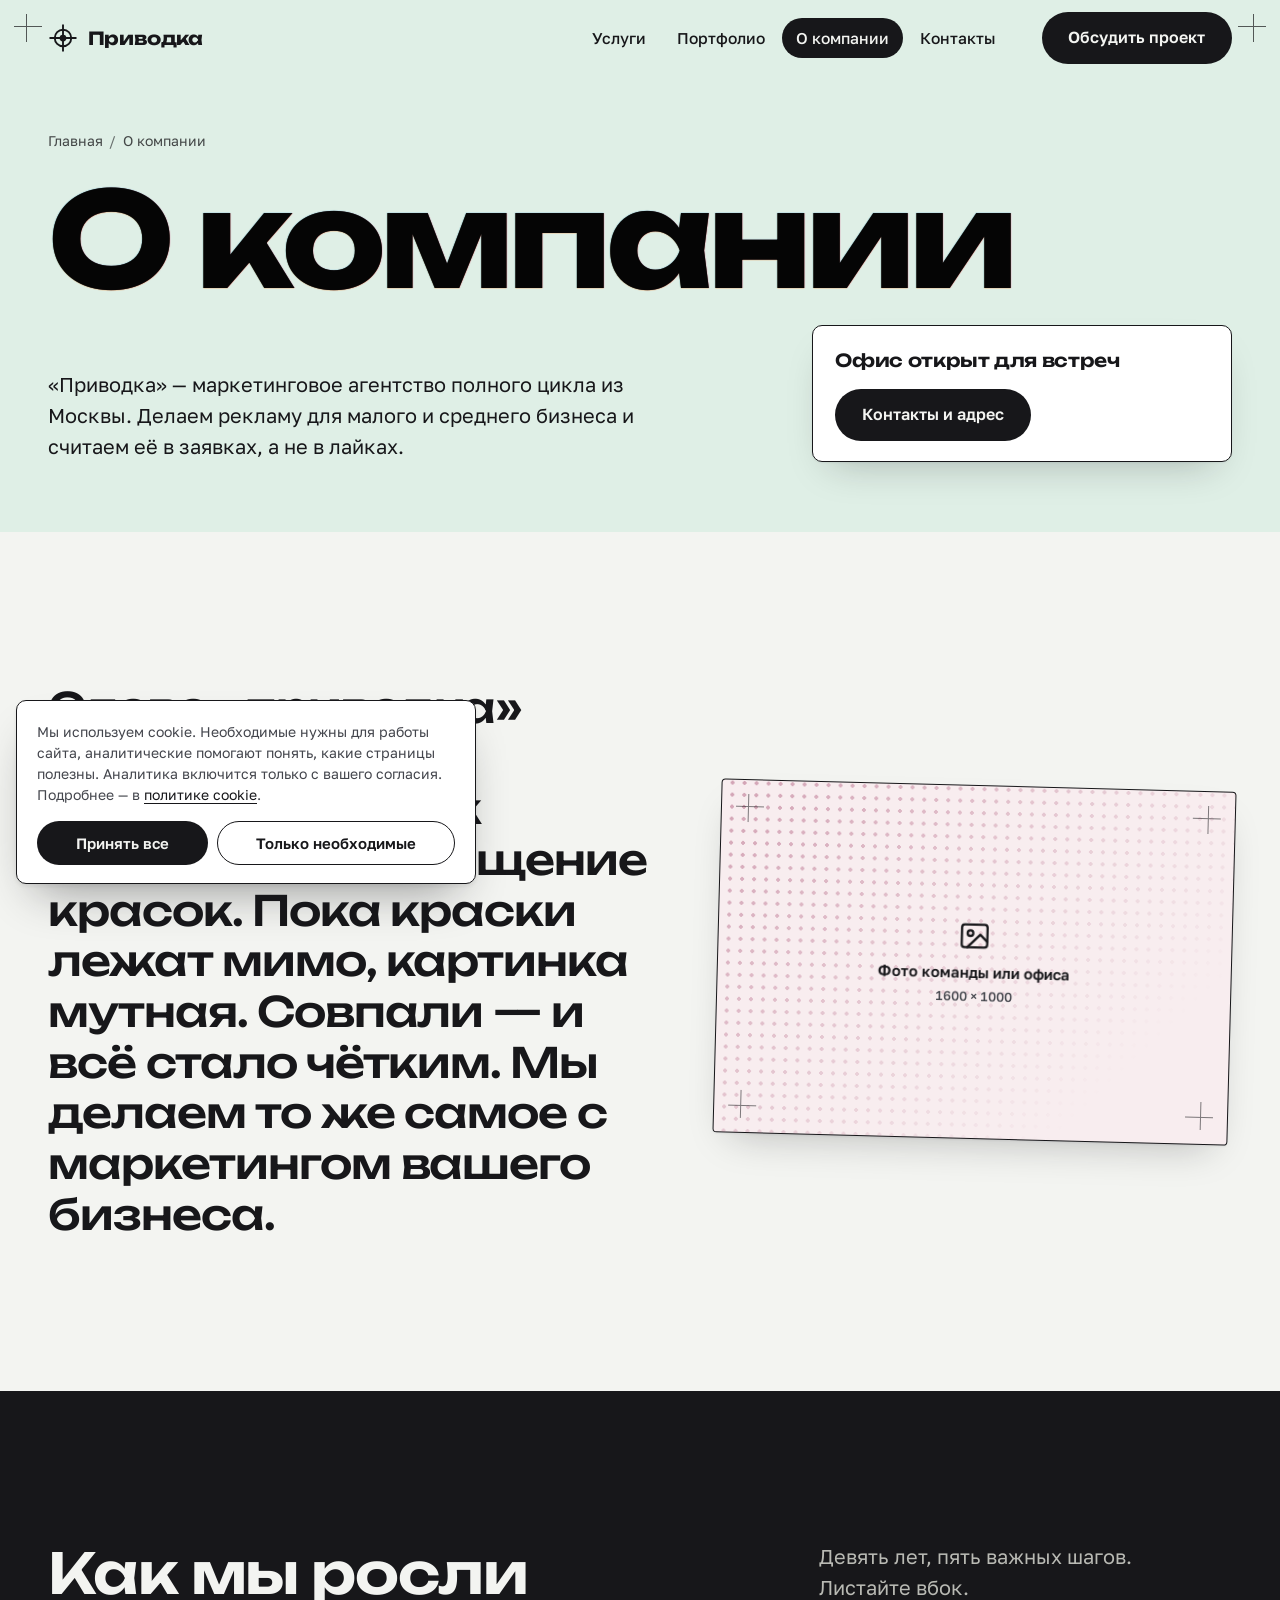
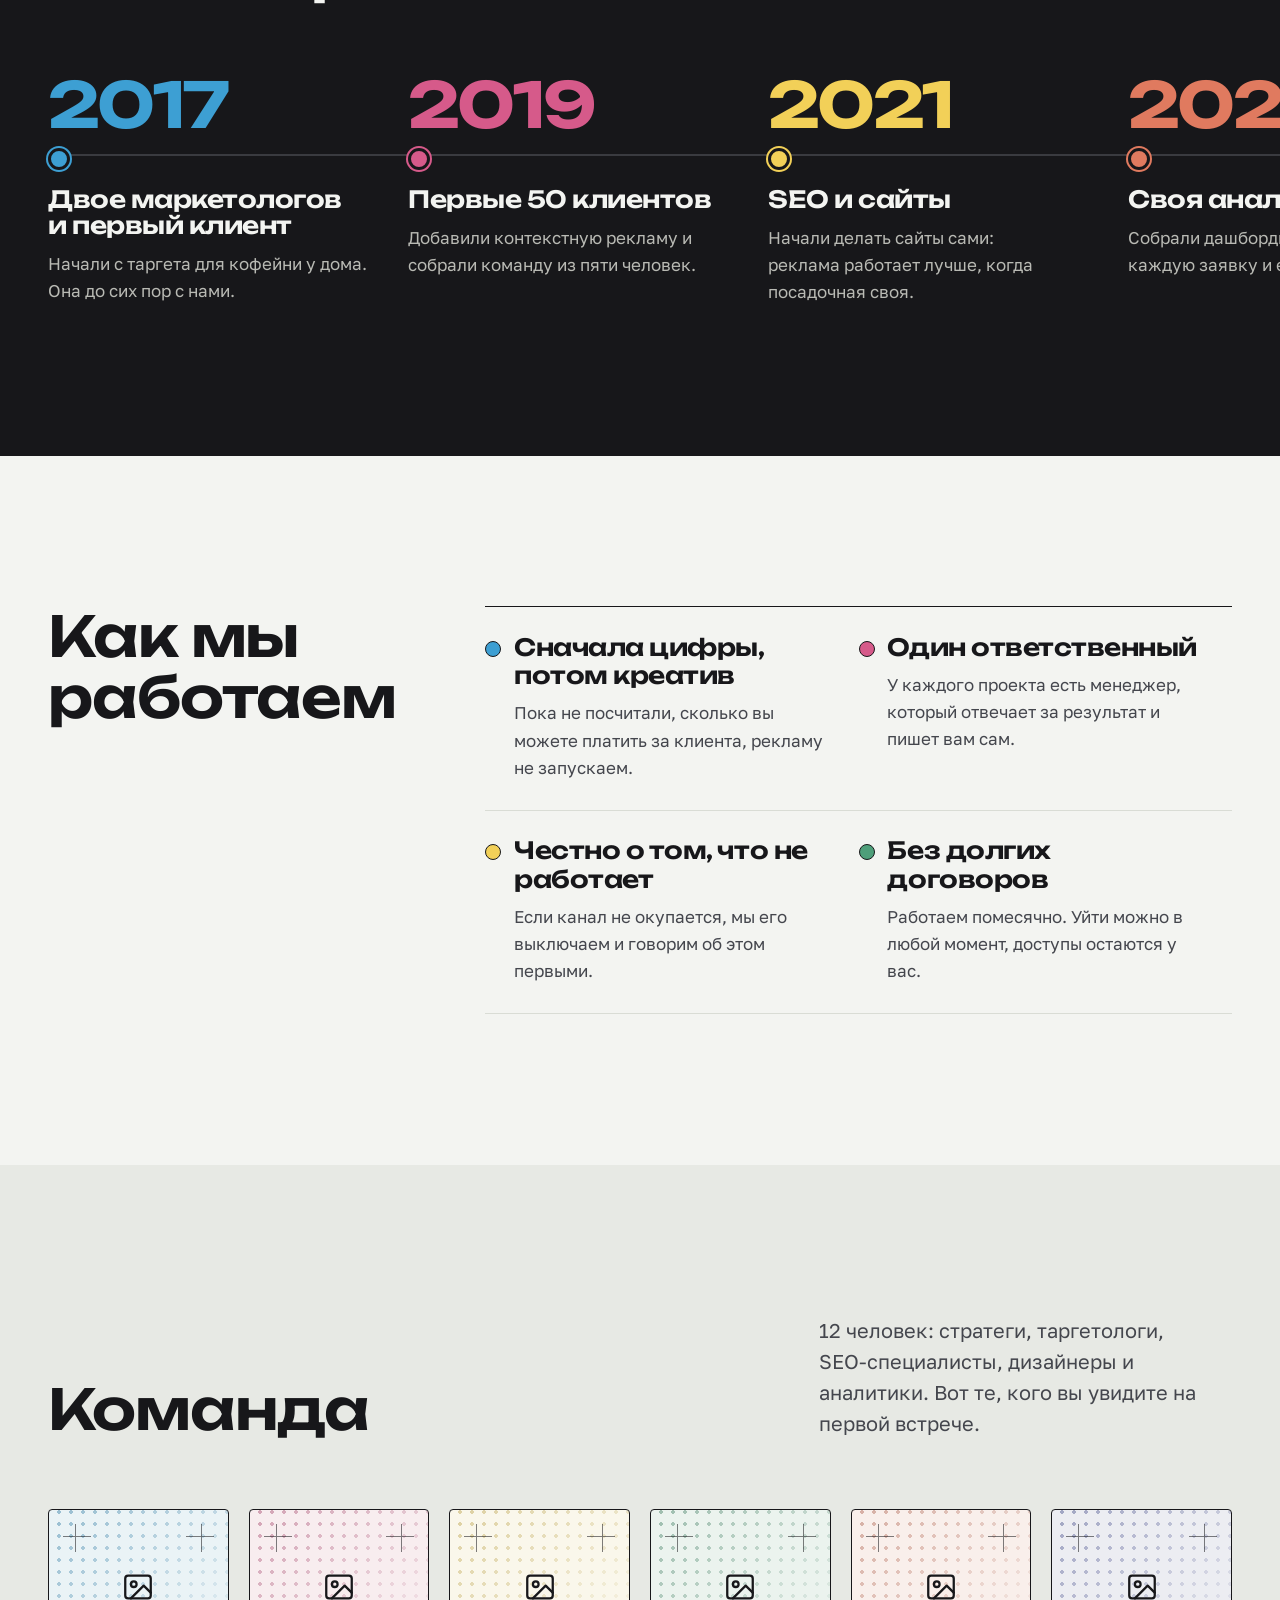
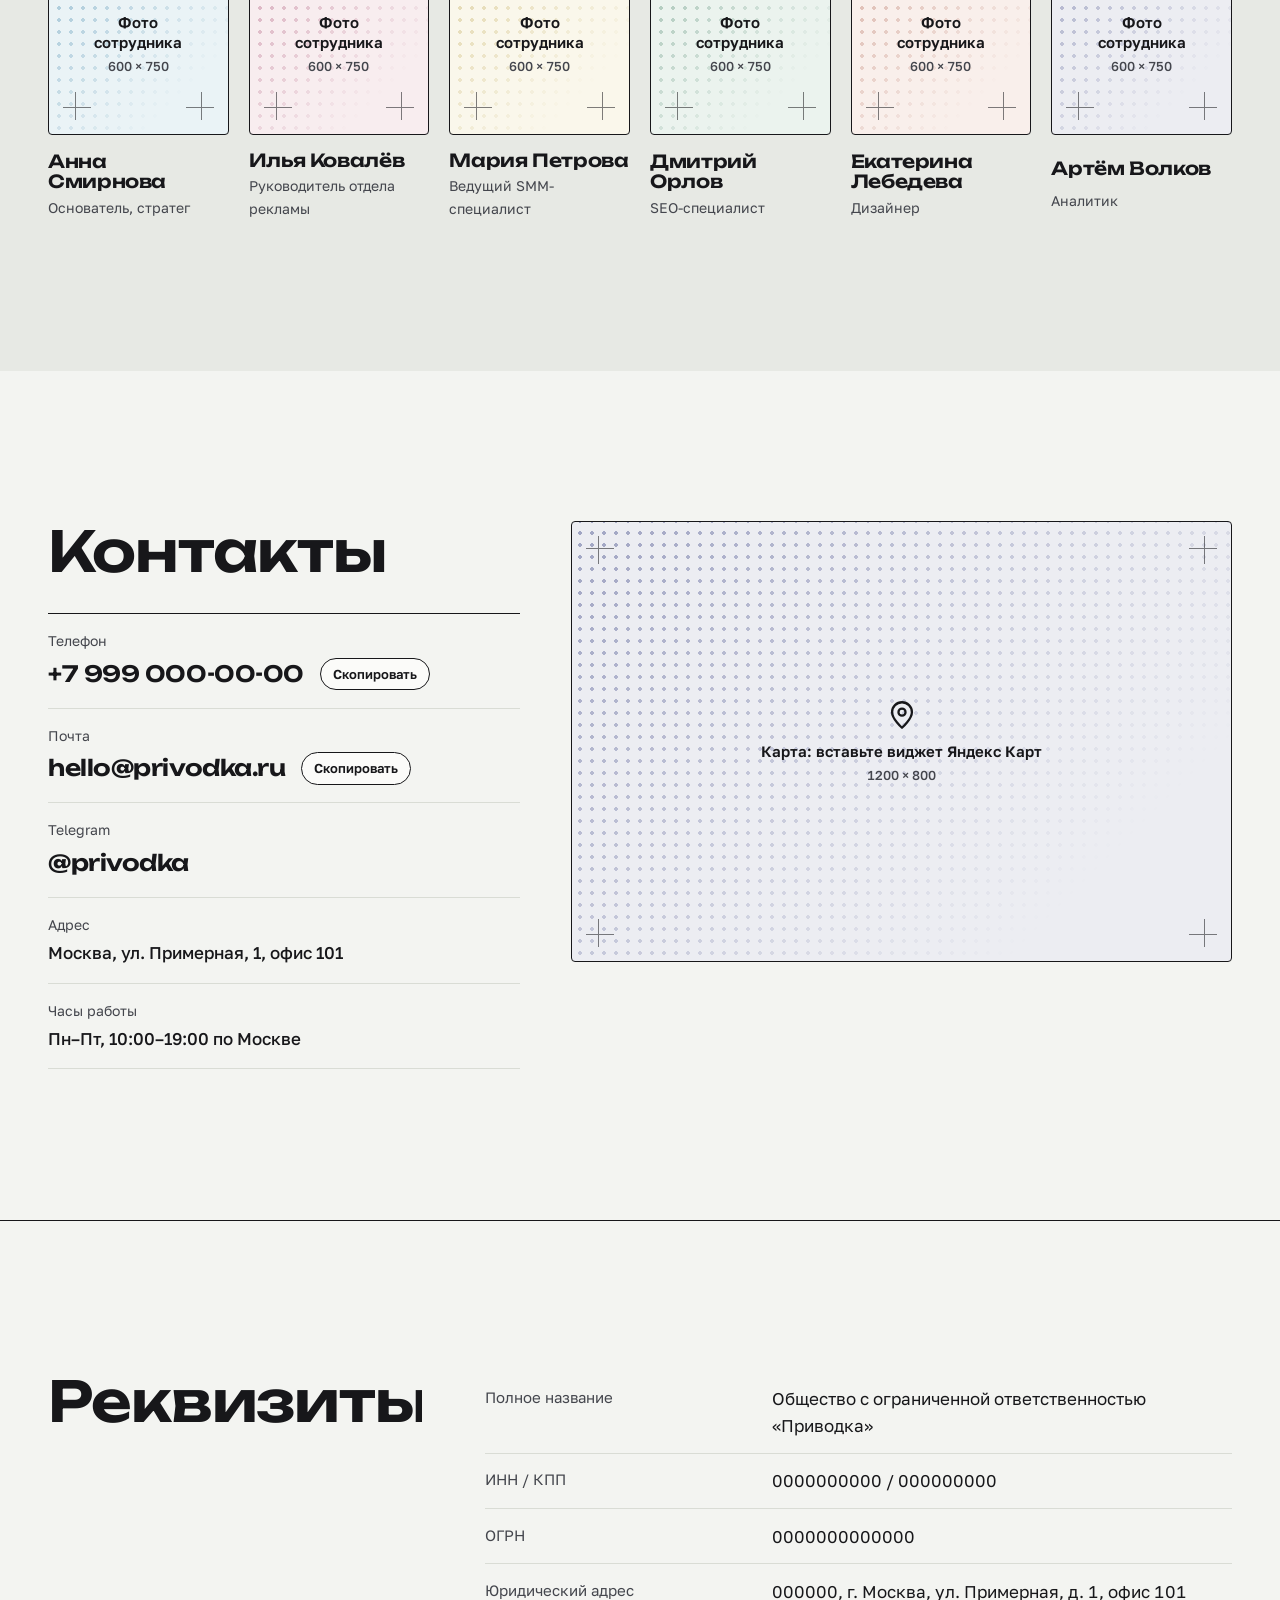
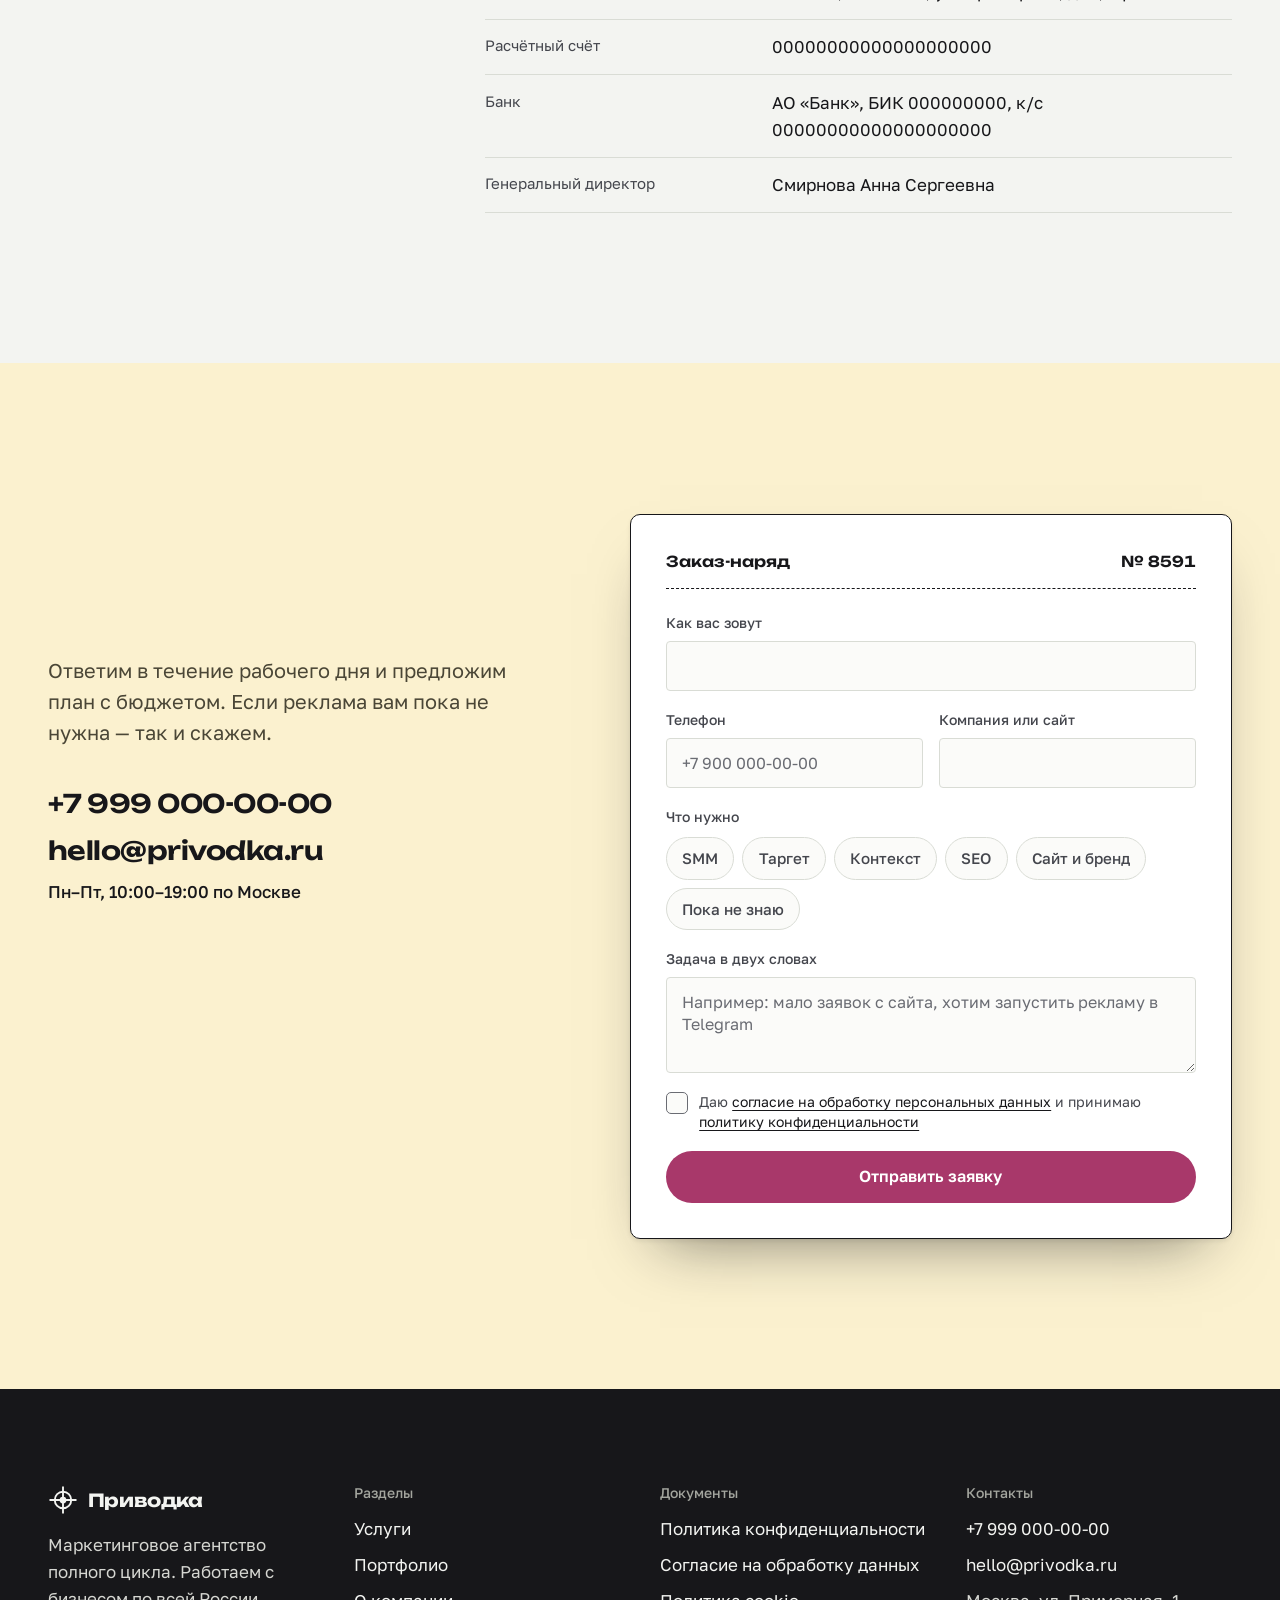
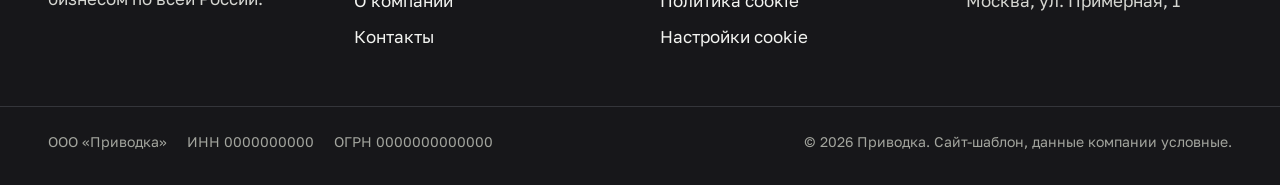
==== about.html @ 0e935547 "Сайт агентства «Приводка»: главная, услуги, портфолио, о компании Адаптивная вёрстка на HTML/CSS/JS " ====
<!DOCTYPE html>
<html lang="ru">
<head>
  <meta charset="UTF-8">
  <meta name="viewport" content="width=device-width, initial-scale=1, viewport-fit=cover">
  <title>О компании и контакты — Приводка, маркетинговое агентство</title>
  <meta name="description" content="Агентство «Приводка»: кто мы, как работаем, команда, реквизиты и контакты. Москва, работаем по всей России.">
  <meta name="theme-color" content="#F3F4F1">
  <meta property="og:type" content="website">
  <meta property="og:title" content="О компании «Приводка»">
  <meta property="og:description" content="Четыре краски. Один чёткий результат. Стратегия, реклама и сайты в одной системе.">
  <link rel="icon" href="assets/images/favicon.svg" type="image/svg+xml">
  <link rel="preload" href="assets/fonts/Unbounded.woff" as="font" type="font/woff" crossorigin>
  <link rel="stylesheet" href="style.css">
  <script>
    (function (d) {
      d.classList.add('js');
      var reduce = window.matchMedia && window.matchMedia('(prefers-reduced-motion: reduce)').matches;
      try { if ('scrollRestoration' in history) history.scrollRestoration = 'manual'; } catch (e) {}
      try {
        var v = sessionStorage.getItem('pv-veil');
        if (v && !reduce) { v = JSON.parse(v); d.classList.add('veil-in'); d.setAttribute('data-veil-title', v.t); d.style.setProperty('--veil-bg', v.bg); }
        sessionStorage.removeItem('pv-veil');
        if (d.hasAttribute('data-intro') && !v && !reduce && !sessionStorage.getItem('pv-intro')) d.classList.add('intro-on');
      } catch (e) {}
      setTimeout(function () { d.classList.add('is-ready'); }, 4000); /* safety net */
    })(document.documentElement);
  </script>
</head>
<body class="page-inner page-about">

<span id="page-top" class="page-top" aria-hidden="true"></span>
<a class="skip-link" href="#main">Перейти к содержанию</a>


<header class="site-header" data-header>
  <div class="container header-inner">
    <a class="logo" href="index.html" aria-label="Приводка — на главную">
      <svg class="logo-mark" viewBox="0 0 40 40" aria-hidden="true"><circle cx="20" cy="20" r="11" fill="none" stroke="currentColor" stroke-width="2.5"/><circle cx="20" cy="20" r="4.5" fill="currentColor"/><path d="M20 2v36M2 20h36" stroke="currentColor" stroke-width="2.5"/></svg>
      <span class="logo-word">Приводка</span>
    </a>

    <nav class="main-nav" aria-label="Основное меню">
      <ul>
        <li><a href="services.html">Услуги</a></li>
        <li><a href="portfolio.html">Портфолио</a></li>
        <li><a href="about.html" aria-current="page">О компании</a></li>
        <li><a href="#contacts">Контакты</a></li>
      </ul>
    </nav>

    <a class="btn btn-ink header-cta" href="#brief">Обсудить проект</a>

    <button class="burger" type="button" aria-expanded="false" aria-controls="mobile-menu" data-burger>
      <span class="burger-lines" aria-hidden="true"><span></span><span></span></span>
      <span class="visually-hidden" data-burger-label>Открыть меню</span>
    </button>
  </div>
</header>

<div class="mobile-menu" id="mobile-menu" data-menu aria-hidden="true" role="dialog" aria-modal="true" aria-label="Меню">
  <div class="mobile-menu-sheet">
    <nav aria-label="Мобильное меню">
      <ul class="mobile-menu-list">
        <li><a href="index.html"><span class="ink-dot ink-c" aria-hidden="true"></span>Главная</a></li>
        <li><a href="services.html"><span class="ink-dot ink-m" aria-hidden="true"></span>Услуги</a></li>
        <li><a href="portfolio.html"><span class="ink-dot ink-y" aria-hidden="true"></span>Портфолио</a></li>
        <li><a href="about.html" aria-current="page"><span class="ink-dot ink-g" aria-hidden="true"></span>О компании</a></li>
        <li><a href="#contacts"><span class="ink-dot ink-b" aria-hidden="true"></span>Контакты</a></li>
      </ul>
    </nav>
    <div class="mobile-menu-foot">
      <a class="btn btn-ink btn-wide" href="#brief" data-menu-close>Обсудить проект</a>
      <p class="mobile-menu-contacts">
        <a href="tel:+79990000000">+7 999 000-00-00</a>
        <a href="mailto:hello@privodka.ru">hello@privodka.ru</a>
      </p>
    </div>
  </div>
</div>

<main id="main">

  <section class="page-hero" aria-labelledby="page-title">
    <div class="proof-marks" aria-hidden="true"><span class="crop crop-tl"></span><span class="crop crop-tr"></span></div>
    <div class="container page-hero-grid">
      <nav class="crumbs" data-enter style="--d:0" aria-label="Хлебные крошки"><ol><li><a href="index.html">Главная</a></li><li aria-current="page">О компании</li></ol></nav>
      <h1 class="page-title register" id="page-title" data-register data-enter style="--d:1">
        <span class="register-plate plate-y" aria-hidden="true">О компании</span>
        <span class="register-plate plate-m" aria-hidden="true">О компании</span>
        <span class="register-plate plate-c" aria-hidden="true">О компании</span>
        <span class="register-key">О компании</span>
      </h1>
      <p class="page-lead" data-enter style="--d:2">«Приводка» — маркетинговое агентство полного цикла из Москвы. Делаем рекламу для малого и среднего бизнеса и считаем её в заявках, а не в лайках.</p>
      <div class="page-hero-aside" data-enter style="--d:3">
        <p>Офис открыт для встреч</p>
        <a class="btn btn-ink" href="#contacts">Контакты и адрес</a>
      </div>
    </div>
  </section>

  <!-- ============ Manifesto ============ -->
  <section class="section manifesto" aria-labelledby="manifesto-title">
    <div class="container manifesto-grid">
      <h2 class="visually-hidden" id="manifesto-title">Кто мы</h2>
      <p class="manifesto-text">Слово «приводка» пришло из типографии: так называют совмещение красок. Пока краски лежат мимо, картинка мутная. Совпали — и всё стало чётким. Мы делаем то же самое с маркетингом вашего бизнеса.</p>
      <div class="manifesto-photo"><div class="ph " style="--ink: var(--m)" role="img" aria-label="Фото команды или офиса, место для изображения 1600 × 1000"><span class="ph-pattern" data-depth="0.4" aria-hidden="true"></span><span class="crop crop-tl"></span><span class="crop crop-tr"></span><span class="crop crop-bl"></span><span class="crop crop-br"></span><span class="ph-label" aria-hidden="true"><svg class="ph-icon" viewBox="0 0 24 24" aria-hidden="true"><rect x="3" y="4" width="18" height="16" rx="2"/><circle cx="9" cy="10" r="2"/><path d="M21 16l-5-5-9 9"/></svg><span>Фото команды или офиса</span><small>1600 × 1000</small></span></div></div>
    </div>
  </section>

  <!-- ============ Timeline ============ -->
  <section class="section history" aria-labelledby="history-title">
    <div class="container">
      <div class="section-head">
        <h2 class="section-title" id="history-title" data-reveal>Как мы росли</h2>
        <p class="section-lead">Девять лет, пять важных шагов. Листайте вбок.</p>
      </div>
    </div>
    <div class="tl-wrap" data-drag-scroll tabindex="0" aria-label="История компании, прокручивается вбок">
      <ol class="tl">
          <li class="tl-item" style="--ink: var(--c)">
            <span class="tl-year">2017</span>
            <span class="tl-dot" aria-hidden="true"></span>
            <h3>Двое маркетологов и первый клиент</h3>
            <p>Начали с таргета для кофейни у дома. Она до сих пор с нами.</p>
          </li>
          <li class="tl-item" style="--ink: var(--m)">
            <span class="tl-year">2019</span>
            <span class="tl-dot" aria-hidden="true"></span>
            <h3>Первые 50 клиентов</h3>
            <p>Добавили контекстную рекламу и собрали команду из пяти человек.</p>
          </li>
          <li class="tl-item" style="--ink: var(--y)">
            <span class="tl-year">2021</span>
            <span class="tl-dot" aria-hidden="true"></span>
            <h3>SEO и сайты</h3>
            <p>Начали делать сайты сами: реклама работает лучше, когда посадочная своя.</p>
          </li>
          <li class="tl-item" style="--ink: var(--r)">
            <span class="tl-year">2023</span>
            <span class="tl-dot" aria-hidden="true"></span>
            <h3>Своя аналитика</h3>
            <p>Собрали дашборды, где клиент видит каждую заявку и её цену.</p>
          </li>
          <li class="tl-item" style="--ink: var(--g)">
            <span class="tl-year">2026</span>
            <span class="tl-dot" aria-hidden="true"></span>
            <h3>12 человек, 40 проектов в год</h3>
            <p>Работаем с бизнесом из 20 городов России, удалённо и в офисе в Москве.</p>
          </li>
      </ol>
    </div>
  </section>

  <!-- ============ Principles ============ -->
  <section class="section principles" aria-labelledby="principles-title">
    <div class="container principles-grid">
      <h2 class="section-title" id="principles-title" data-reveal>Как мы работаем</h2>
      <dl class="principles-list">
        <div style="--ink: var(--c)"><dt>Сначала цифры, потом креатив</dt><dd>Пока не посчитали, сколько вы можете платить за клиента, рекламу не запускаем.</dd></div>
        <div style="--ink: var(--m)"><dt>Один ответственный</dt><dd>У каждого проекта есть менеджер, который отвечает за результат и пишет вам сам.</dd></div>
        <div style="--ink: var(--y)"><dt>Честно о том, что не работает</dt><dd>Если канал не окупается, мы его выключаем и говорим об этом первыми.</dd></div>
        <div style="--ink: var(--g)"><dt>Без долгих договоров</dt><dd>Работаем помесячно. Уйти можно в любой момент, доступы остаются у вас.</dd></div>
      </dl>
    </div>
  </section>

  <!-- ============ Team ============ -->
  <section class="section team" aria-labelledby="team-title">
    <div class="container">
      <div class="section-head">
        <h2 class="section-title" id="team-title" data-reveal>Команда</h2>
        <p class="section-lead">12 человек: стратеги, таргетологи, SEO-специалисты, дизайнеры и аналитики. Вот те, кого вы увидите на первой встрече.</p>
      </div>
      <ul class="people">
          <li class="person">
            <div class="ph person-ph" style="--ink: var(--c)" role="img" aria-label="Фото сотрудника, место для изображения 600 × 750"><span class="ph-pattern" aria-hidden="true"></span><span class="crop crop-tl"></span><span class="crop crop-tr"></span><span class="crop crop-bl"></span><span class="crop crop-br"></span><span class="ph-label" aria-hidden="true"><svg class="ph-icon" viewBox="0 0 24 24" aria-hidden="true"><rect x="3" y="4" width="18" height="16" rx="2"/><circle cx="9" cy="10" r="2"/><path d="M21 16l-5-5-9 9"/></svg><span>Фото сотрудника</span><small>600 × 750</small></span></div>
            <h3>Анна Смирнова</h3>
            <p>Основатель, стратег</p>
          </li>
          <li class="person">
            <div class="ph person-ph" style="--ink: var(--m)" role="img" aria-label="Фото сотрудника, место для изображения 600 × 750"><span class="ph-pattern" aria-hidden="true"></span><span class="crop crop-tl"></span><span class="crop crop-tr"></span><span class="crop crop-bl"></span><span class="crop crop-br"></span><span class="ph-label" aria-hidden="true"><svg class="ph-icon" viewBox="0 0 24 24" aria-hidden="true"><rect x="3" y="4" width="18" height="16" rx="2"/><circle cx="9" cy="10" r="2"/><path d="M21 16l-5-5-9 9"/></svg><span>Фото сотрудника</span><small>600 × 750</small></span></div>
            <h3>Илья Ковалёв</h3>
            <p>Руководитель отдела рекламы</p>
          </li>
          <li class="person">
            <div class="ph person-ph" style="--ink: var(--y)" role="img" aria-label="Фото сотрудника, место для изображения 600 × 750"><span class="ph-pattern" aria-hidden="true"></span><span class="crop crop-tl"></span><span class="crop crop-tr"></span><span class="crop crop-bl"></span><span class="crop crop-br"></span><span class="ph-label" aria-hidden="true"><svg class="ph-icon" viewBox="0 0 24 24" aria-hidden="true"><rect x="3" y="4" width="18" height="16" rx="2"/><circle cx="9" cy="10" r="2"/><path d="M21 16l-5-5-9 9"/></svg><span>Фото сотрудника</span><small>600 × 750</small></span></div>
            <h3>Мария Петрова</h3>
            <p>Ведущий SMM-специалист</p>
          </li>
          <li class="person">
            <div class="ph person-ph" style="--ink: var(--g)" role="img" aria-label="Фото сотрудника, место для изображения 600 × 750"><span class="ph-pattern" aria-hidden="true"></span><span class="crop crop-tl"></span><span class="crop crop-tr"></span><span class="crop crop-bl"></span><span class="crop crop-br"></span><span class="ph-label" aria-hidden="true"><svg class="ph-icon" viewBox="0 0 24 24" aria-hidden="true"><rect x="3" y="4" width="18" height="16" rx="2"/><circle cx="9" cy="10" r="2"/><path d="M21 16l-5-5-9 9"/></svg><span>Фото сотрудника</span><small>600 × 750</small></span></div>
            <h3>Дмитрий Орлов</h3>
            <p>SEO-специалист</p>
          </li>
          <li class="person">
            <div class="ph person-ph" style="--ink: var(--r)" role="img" aria-label="Фото сотрудника, место для изображения 600 × 750"><span class="ph-pattern" aria-hidden="true"></span><span class="crop crop-tl"></span><span class="crop crop-tr"></span><span class="crop crop-bl"></span><span class="crop crop-br"></span><span class="ph-label" aria-hidden="true"><svg class="ph-icon" viewBox="0 0 24 24" aria-hidden="true"><rect x="3" y="4" width="18" height="16" rx="2"/><circle cx="9" cy="10" r="2"/><path d="M21 16l-5-5-9 9"/></svg><span>Фото сотрудника</span><small>600 × 750</small></span></div>
            <h3>Екатерина Лебедева</h3>
            <p>Дизайнер</p>
          </li>
          <li class="person">
            <div class="ph person-ph" style="--ink: var(--b)" role="img" aria-label="Фото сотрудника, место для изображения 600 × 750"><span class="ph-pattern" aria-hidden="true"></span><span class="crop crop-tl"></span><span class="crop crop-tr"></span><span class="crop crop-bl"></span><span class="crop crop-br"></span><span class="ph-label" aria-hidden="true"><svg class="ph-icon" viewBox="0 0 24 24" aria-hidden="true"><rect x="3" y="4" width="18" height="16" rx="2"/><circle cx="9" cy="10" r="2"/><path d="M21 16l-5-5-9 9"/></svg><span>Фото сотрудника</span><small>600 × 750</small></span></div>
            <h3>Артём Волков</h3>
            <p>Аналитик</p>
          </li>
      </ul>
    </div>
  </section>

  <!-- ============ Contacts ============ -->
  <section class="section contacts" id="contacts" aria-labelledby="contacts-title">
    <div class="container contacts-grid">
      <div class="contacts-copy">
        <h2 class="section-title" id="contacts-title" data-reveal>Контакты</h2>
        <dl class="contact-list">
          <div><dt>Телефон</dt><dd><a href="tel:+79990000000">+7 999 000-00-00</a> <button class="copy-btn" type="button" data-copy="+7 999 000-00-00">Скопировать</button></dd></div>
          <div><dt>Почта</dt><dd><a href="mailto:hello@privodka.ru">hello@privodka.ru</a> <button class="copy-btn" type="button" data-copy="hello@privodka.ru">Скопировать</button></dd></div>
          <div><dt>Telegram</dt><dd><a href="https://t.me/" rel="noopener">@privodka</a></dd></div>
          <div><dt>Адрес</dt><dd>Москва, ул. Примерная, 1, офис 101</dd></div>
          <div><dt>Часы работы</dt><dd>Пн–Пт, 10:00–19:00 по Москве</dd></div>
        </dl>
      </div>
      <div class="map-slot"><div class="ph map-ph" style="--ink: var(--b)" role="img" aria-label="Карта: вставьте виджет Яндекс Карт, место для изображения 1200 × 800"><span class="ph-pattern" aria-hidden="true"></span><span class="crop crop-tl"></span><span class="crop crop-tr"></span><span class="crop crop-bl"></span><span class="crop crop-br"></span><span class="ph-label" aria-hidden="true"><svg class="ph-icon" viewBox="0 0 24 24" aria-hidden="true"><path d="M12 21s-7-6.2-7-11a7 7 0 0 1 14 0c0 4.8-7 11-7 11z"/><circle cx="12" cy="10" r="2.5"/></svg><span>Карта: вставьте виджет Яндекс Карт</span><small>1200 × 800</small></span></div></div>
    </div>
  </section>

  <!-- ============ Requisites ============ -->
  <section class="section requisites" aria-labelledby="req-title">
    <div class="container req-grid">
      <h2 class="section-title" id="req-title" data-reveal>Реквизиты</h2>
      <dl class="req-list">
        <div><dt>Полное название</dt><dd>Общество с ограниченной ответственностью «Приводка»</dd></div>
        <div><dt>ИНН / КПП</dt><dd>0000000000 / 000000000</dd></div>
        <div><dt>ОГРН</dt><dd>0000000000000</dd></div>
        <div><dt>Юридический адрес</dt><dd>000000, г. Москва, ул. Примерная, д. 1, офис 101</dd></div>
        <div><dt>Расчётный счёт</dt><dd>00000000000000000000</dd></div>
        <div><dt>Банк</dt><dd>АО «Банк», БИК 000000000, к/с 00000000000000000000</dd></div>
        <div><dt>Генеральный директор</dt><dd>Смирнова Анна Сергеевна</dd></div>
      </dl>
    </div>
  </section>

  <!-- ============ BRIEF: print job ticket ============ -->
  <section class="section brief" id="brief" aria-labelledby="brief-title">
    <div class="container brief-grid">
      <div class="brief-copy">
        <h2 class="section-title" id="brief-title" data-reveal>Расскажите о задаче</h2>
        <p class="section-lead">Ответим в течение рабочего дня и предложим план с бюджетом. Если реклама вам пока не нужна — так и скажем.</p>
        <ul class="brief-contacts">
          <li><a href="tel:+79990000000">+7 999 000-00-00</a></li>
          <li><a href="mailto:hello@privodka.ru">hello@privodka.ru</a></li>
          <li>Пн–Пт, 10:00–19:00 по Москве</li>
        </ul>
      </div>

      <form class="ticket" data-form novalidate aria-labelledby="brief-title">
        <div class="ticket-row ticket-top" aria-hidden="true">
          <span>Заказ-наряд</span><span>№ <span data-ticket-no>0001</span></span>
        </div>
        <div class="field">
          <label for="b-name">Как вас зовут</label>
          <input id="b-name" name="name" type="text" autocomplete="name" required>
          <p class="field-error" hidden>Напишите имя, чтобы мы знали, как к вам обращаться.</p>
        </div>
        <div class="field-pair">
          <div class="field">
            <label for="b-phone">Телефон</label>
            <input id="b-phone" name="phone" type="tel" autocomplete="tel" placeholder="+7 900 000-00-00" required data-phone>
            <p class="field-error" hidden>Проверьте номер: нужно 11 цифр.</p>
          </div>
          <div class="field">
            <label for="b-company">Компания или сайт</label>
            <input id="b-company" name="company" type="text" autocomplete="organization">
          </div>
        </div>
        <fieldset class="field chips">
          <legend>Что нужно</legend>
          <label><input type="checkbox" name="need" value="smm"><span>SMM</span></label>
          <label><input type="checkbox" name="need" value="target"><span>Таргет</span></label>
          <label><input type="checkbox" name="need" value="context"><span>Контекст</span></label>
          <label><input type="checkbox" name="need" value="seo"><span>SEO</span></label>
          <label><input type="checkbox" name="need" value="site"><span>Сайт и бренд</span></label>
          <label><input type="checkbox" name="need" value="unknown"><span>Пока не знаю</span></label>
        </fieldset>
        <div class="field">
          <label for="b-msg">Задача в двух словах</label>
          <textarea id="b-msg" name="message" rows="3" placeholder="Например: мало заявок с сайта, хотим запустить рекламу в Telegram"></textarea>
        </div>
        <label class="check">
          <input type="checkbox" name="consent" required>
          <span class="check-box" aria-hidden="true"></span>
          <span class="check-text">Даю <a href="consent.html">согласие на обработку персональных данных</a> и принимаю <a href="privacy.html">политику конфиденциальности</a></span>
        </label>
        <p class="field-error consent-error" hidden>Без согласия мы не можем принять заявку.</p>
        <button class="btn btn-magenta btn-wide" type="submit">Отправить заявку</button>
        <div class="form-success" hidden role="status">
          <svg viewBox="0 0 40 40" aria-hidden="true"><circle cx="20" cy="20" r="11" fill="none" stroke="currentColor" stroke-width="2"/><circle cx="20" cy="20" r="4.5" fill="currentColor"/><path d="M20 2v36M2 20h36" stroke="currentColor" stroke-width="2"/></svg>
          <p><strong>Заявка отправлена.</strong> Перезвоним в течение рабочего дня.</p>
        </div>
      </form>
    </div>
  </section>
</main>

<footer class="site-footer">
  <div class="container footer-grid">
    <div class="footer-brand">
      <a class="logo logo-light" href="index.html" aria-label="Приводка — на главную">
        <svg class="logo-mark" viewBox="0 0 40 40" aria-hidden="true"><circle cx="20" cy="20" r="11" fill="none" stroke="currentColor" stroke-width="2.5"/><circle cx="20" cy="20" r="4.5" fill="currentColor"/><path d="M20 2v36M2 20h36" stroke="currentColor" stroke-width="2.5"/></svg>
        <span class="logo-word">Приводка</span>
      </a>
      <p>Маркетинговое агентство полного цикла. Работаем с бизнесом по всей России.</p>
    </div>
    <nav class="footer-col" aria-label="Разделы сайта">
      <h2>Разделы</h2>
      <ul>
        <li><a href="services.html">Услуги</a></li>
        <li><a href="portfolio.html">Портфолио</a></li>
        <li><a href="about.html">О компании</a></li>
        <li><a href="#contacts">Контакты</a></li>
      </ul>
    </nav>
    <nav class="footer-col" aria-label="Документы">
      <h2>Документы</h2>
      <ul>
        <li><a href="privacy.html">Политика конфиденциальности</a></li>
        <li><a href="consent.html">Согласие на обработку данных</a></li>
        <li><a href="cookies.html">Политика cookie</a></li>
        <li><button class="footer-link-btn" type="button" data-cookie-settings>Настройки cookie</button></li>
      </ul>
    </nav>
    <div class="footer-col">
      <h2>Контакты</h2>
      <ul>
        <li><a href="tel:+79990000000">+7 999 000-00-00</a></li>
        <li><a href="mailto:hello@privodka.ru">hello@privodka.ru</a></li>
        <li>Москва, ул. Примерная, 1</li>
      </ul>
    </div>
  </div>
  <div class="container footer-legal">
    <p><span>ООО «Приводка»</span> <span>ИНН 0000000000</span> <span>ОГРН 0000000000000</span></p>
    <p>© <span data-year>2026</span> Приводка. Сайт-шаблон, данные компании условные.</p>
  </div>
</footer>

<!-- Cookie notice (152-ФЗ): analytics runs only after consent -->
<div class="cookie" data-cookie role="region" aria-label="Уведомление о cookie" hidden>
  <p>Мы используем cookie. Необходимые нужны для работы сайта, аналитические помогают понять, какие страницы полезны. Аналитика включится только с вашего согласия. Подробнее — в <a href="cookies.html">политике cookie</a>.</p>
  <div class="cookie-actions">
    <button class="btn btn-ink" type="button" data-cookie-accept>Принять все</button>
    <button class="btn btn-line" type="button" data-cookie-necessary>Только необходимые</button>
  </div>
</div>

<script src="assets/js/main.js" defer></script>
</body>
</html>
---- style.css ----
/* =========================================================
   Приводка — главный файл стилей.
   Подключает все модули из assets/css по порядку.
   ========================================================= */
@import url("assets/css/base.css");
@import url("assets/css/layout.css");
@import url("assets/css/components.css");
@import url("assets/css/home.css");
@import url("assets/css/pages.css");
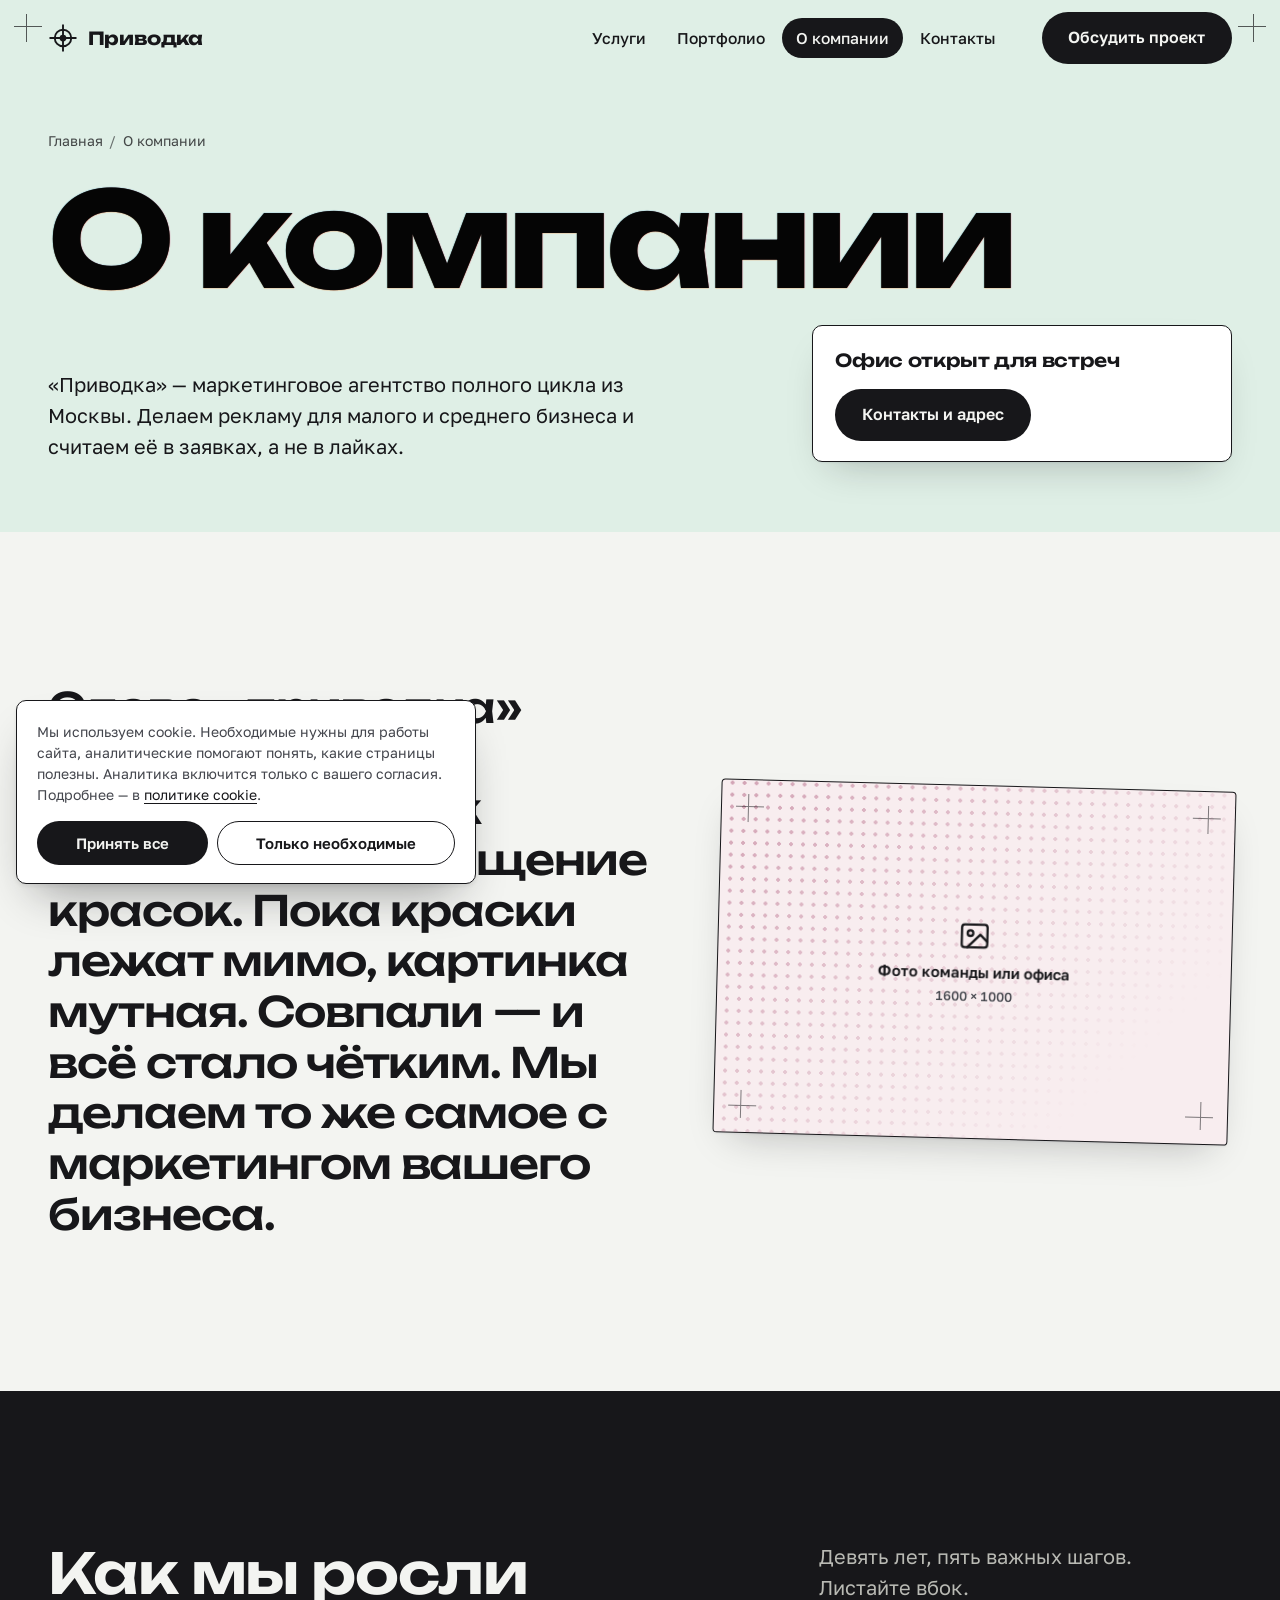
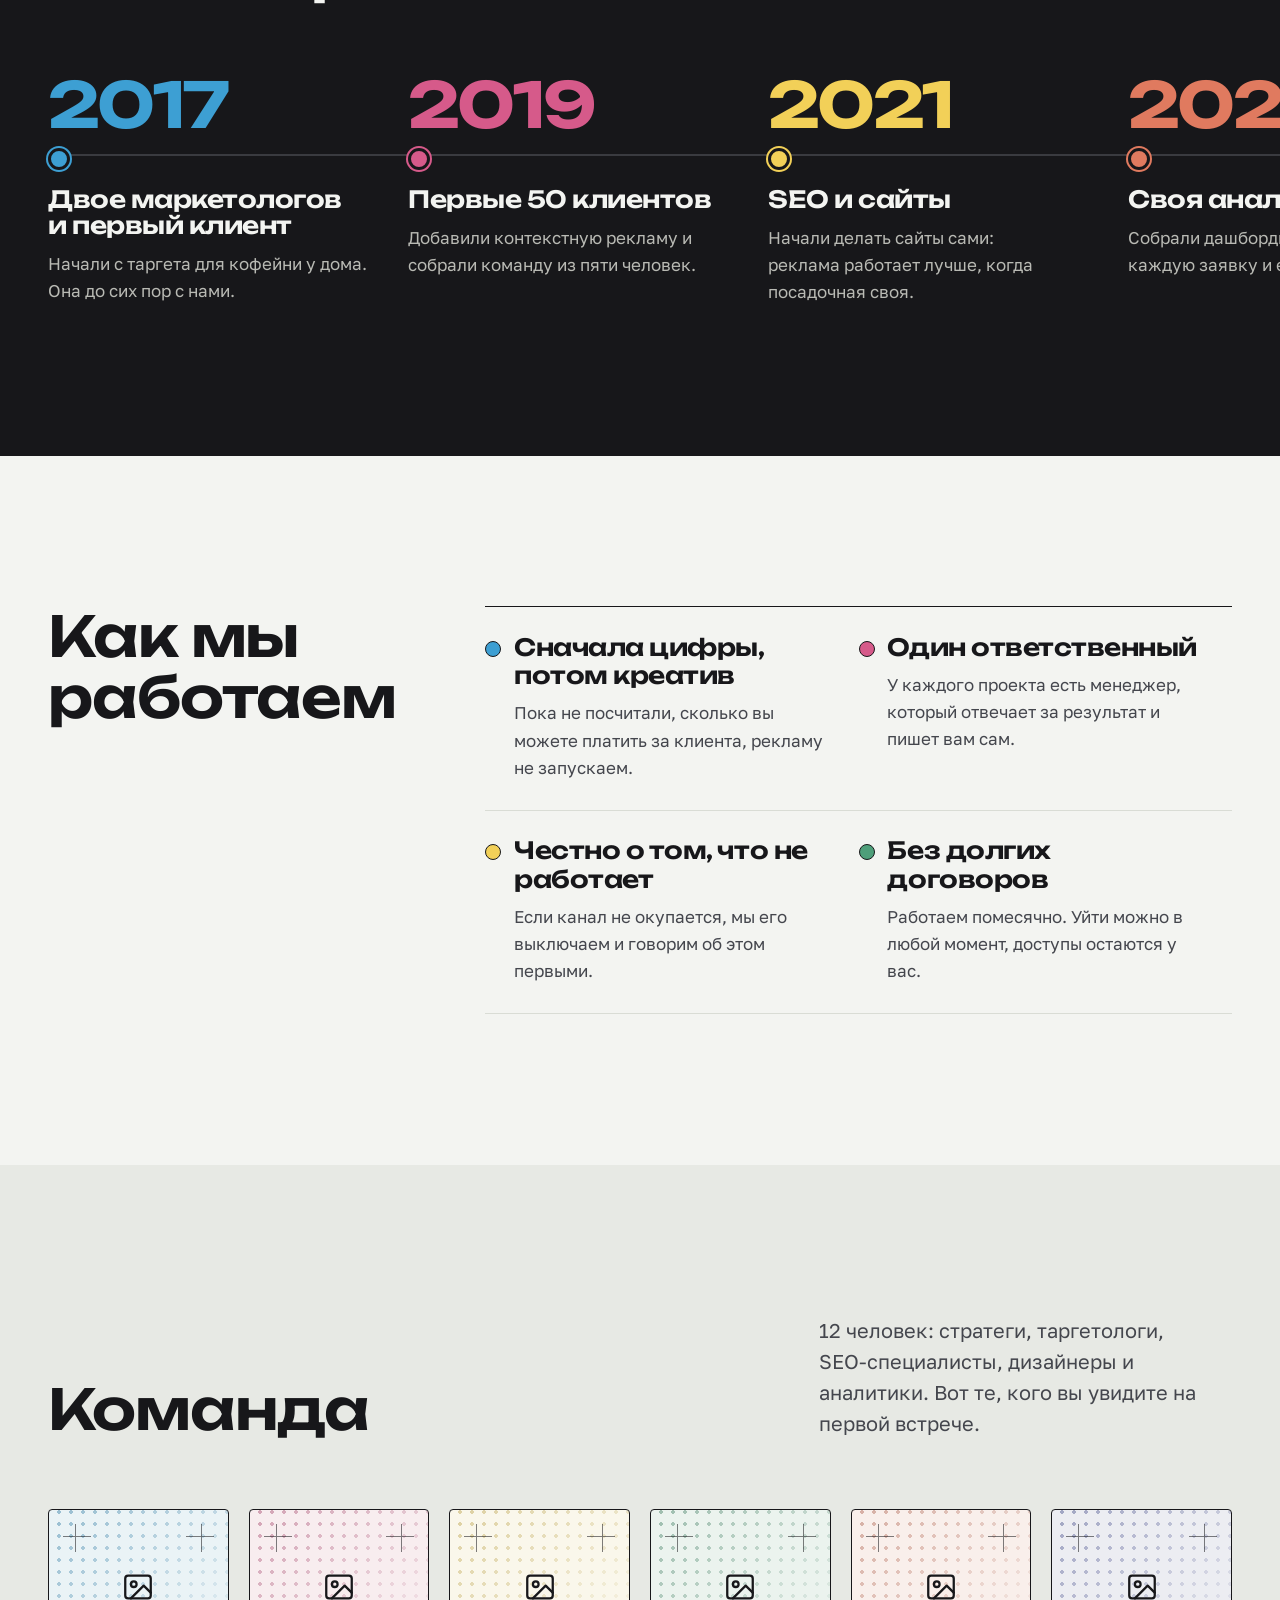
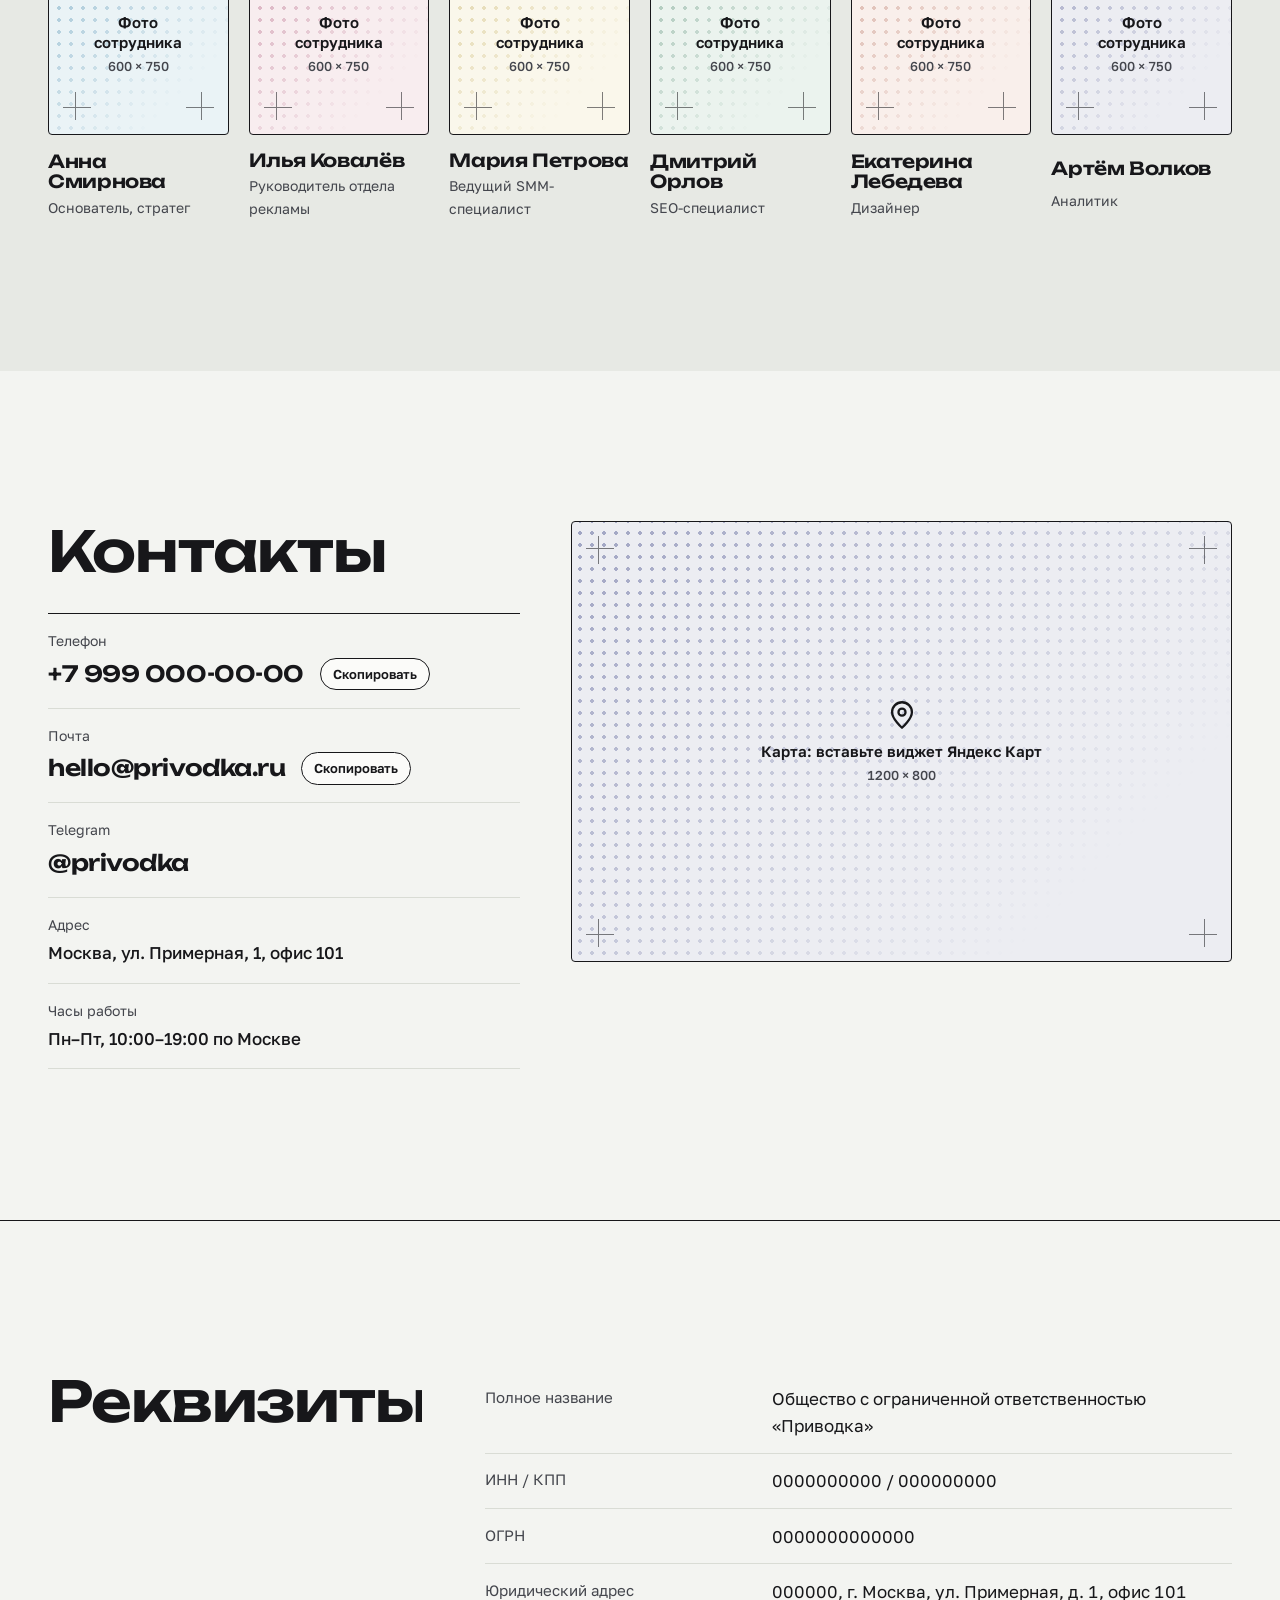
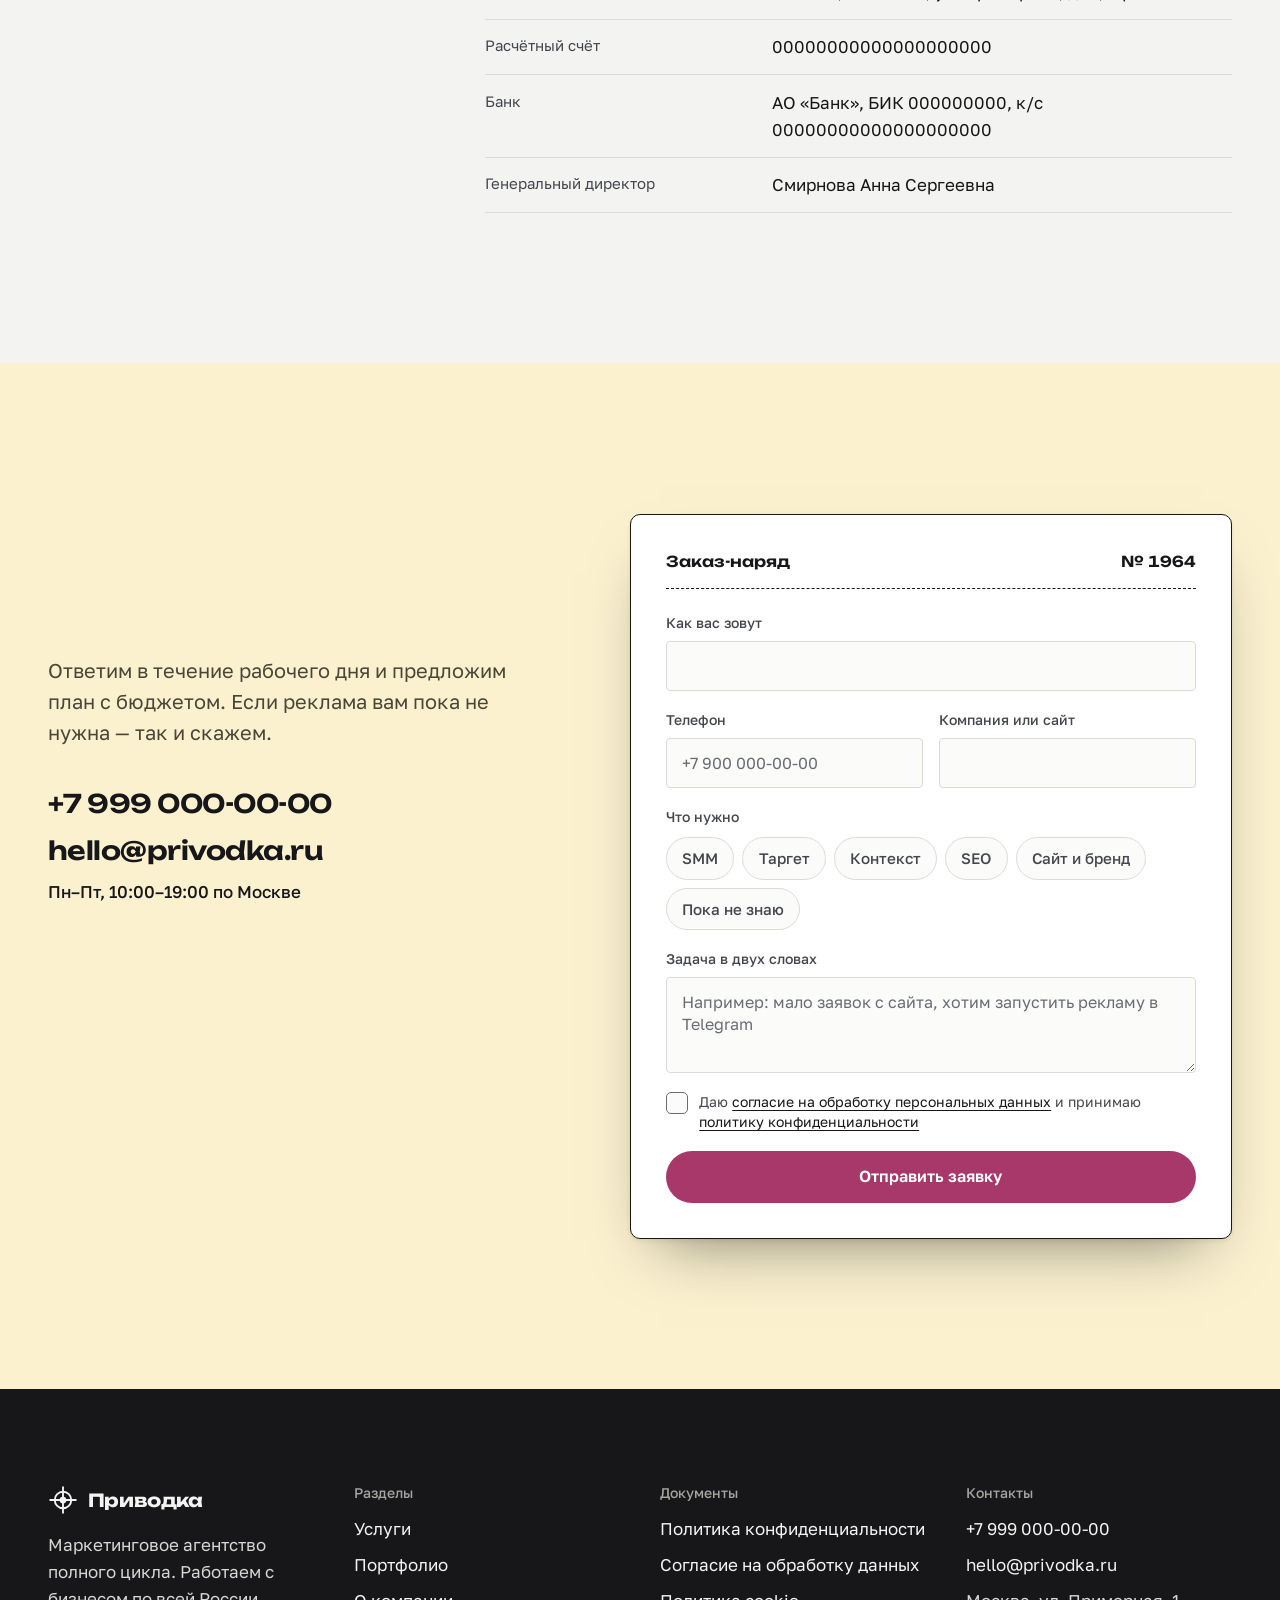
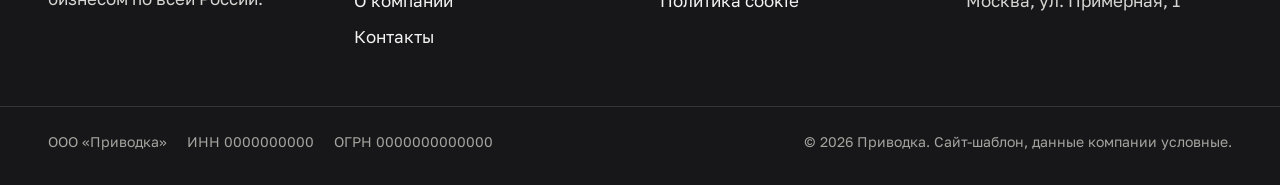
==== commit ad5271f3: "Страницы документов, правки заказчика - Политика конфиденциальности, согласие на обработку данных и " ====
--- a/about.html
+++ b/about.html
@@ -326,7 +326,6 @@
         <li><a href="privacy.html">Политика конфиденциальности</a></li>
         <li><a href="consent.html">Согласие на обработку данных</a></li>
         <li><a href="cookies.html">Политика cookie</a></li>
-        <li><button class="footer-link-btn" type="button" data-cookie-settings>Настройки cookie</button></li>
       </ul>
     </nav>
     <div class="footer-col">
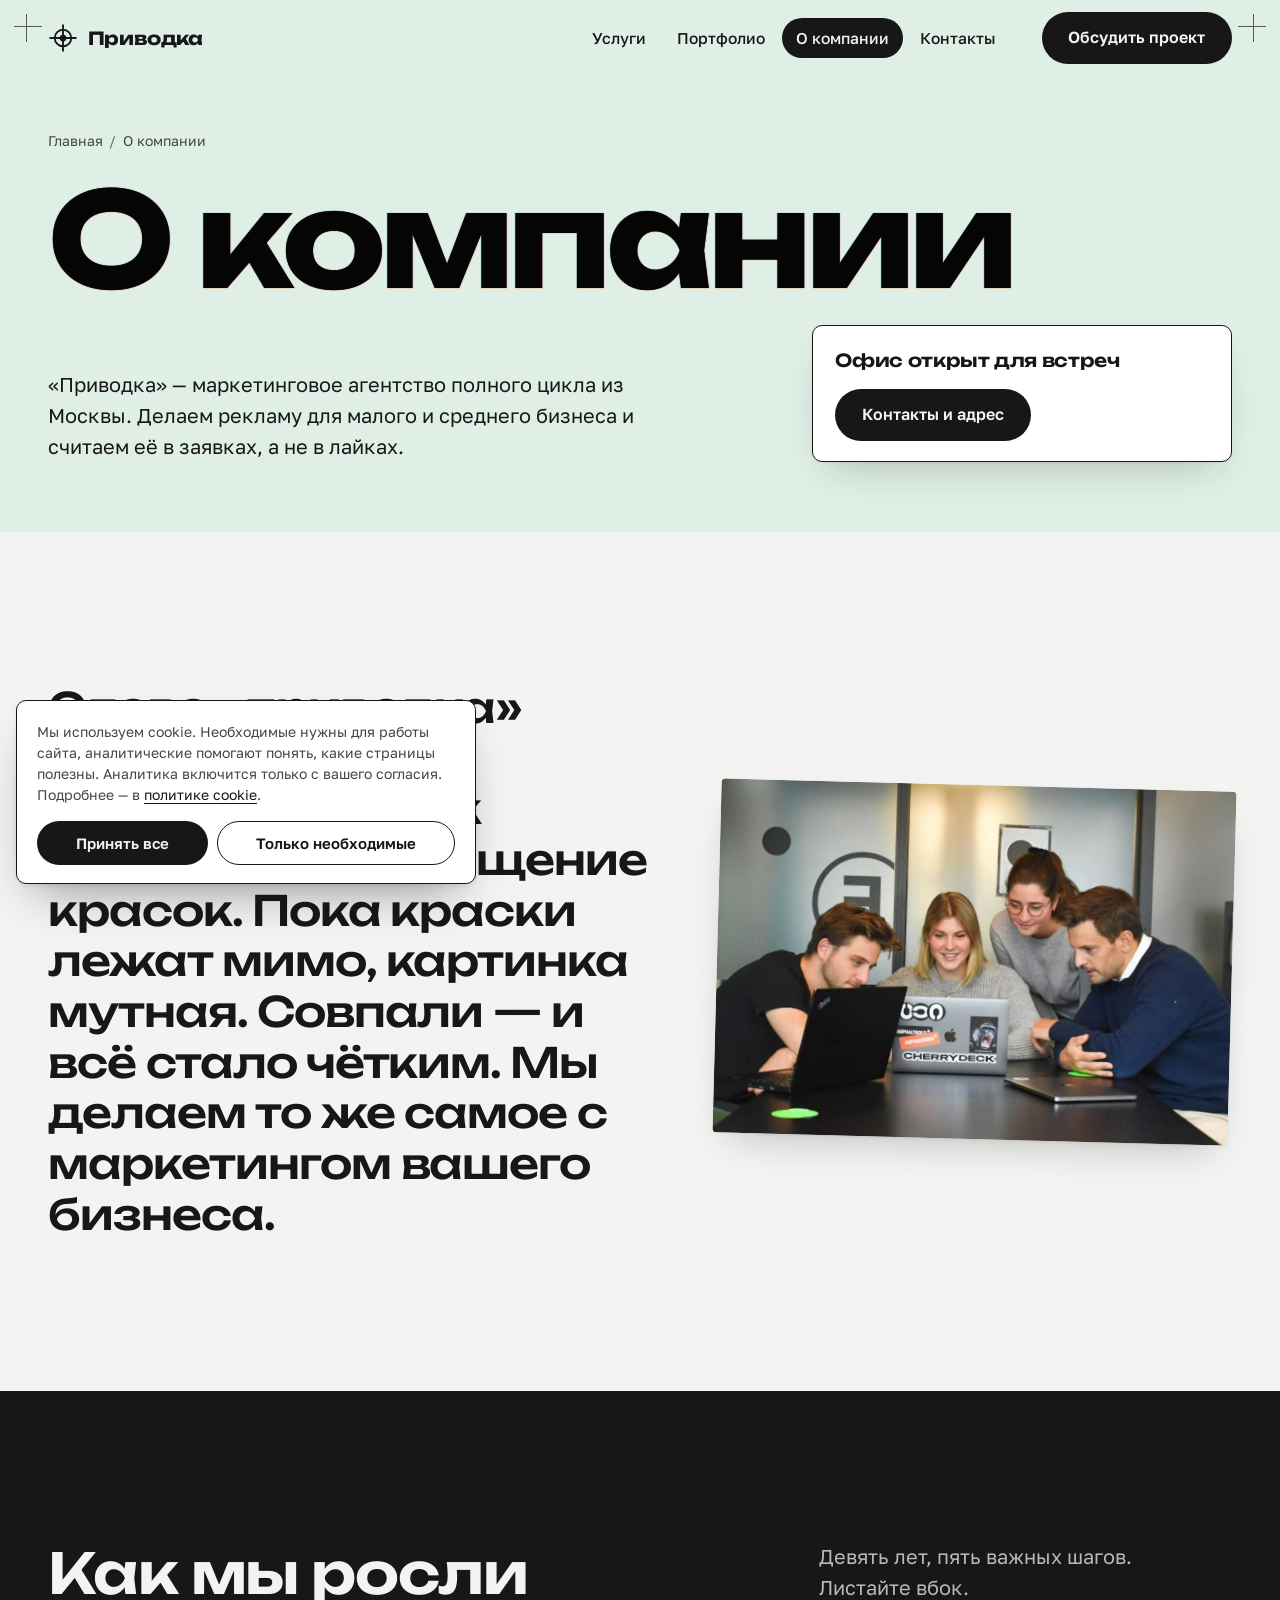
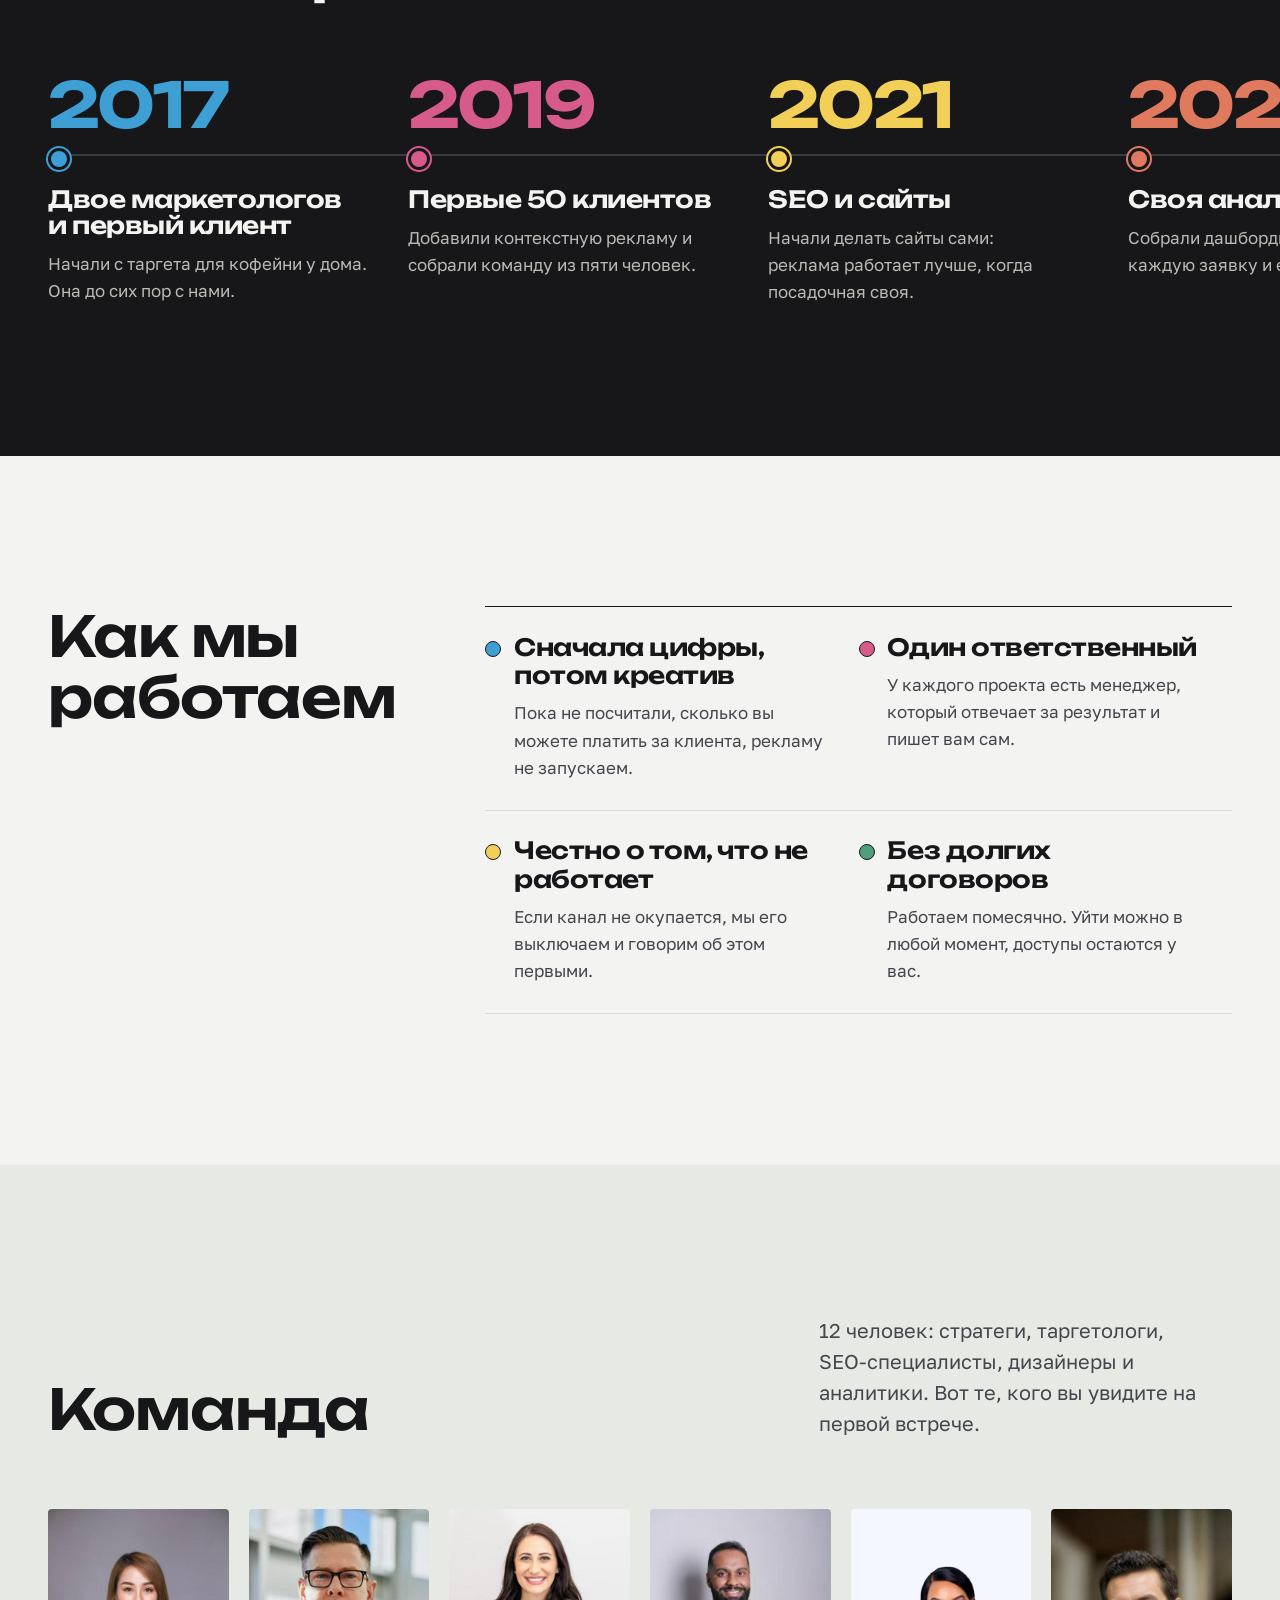
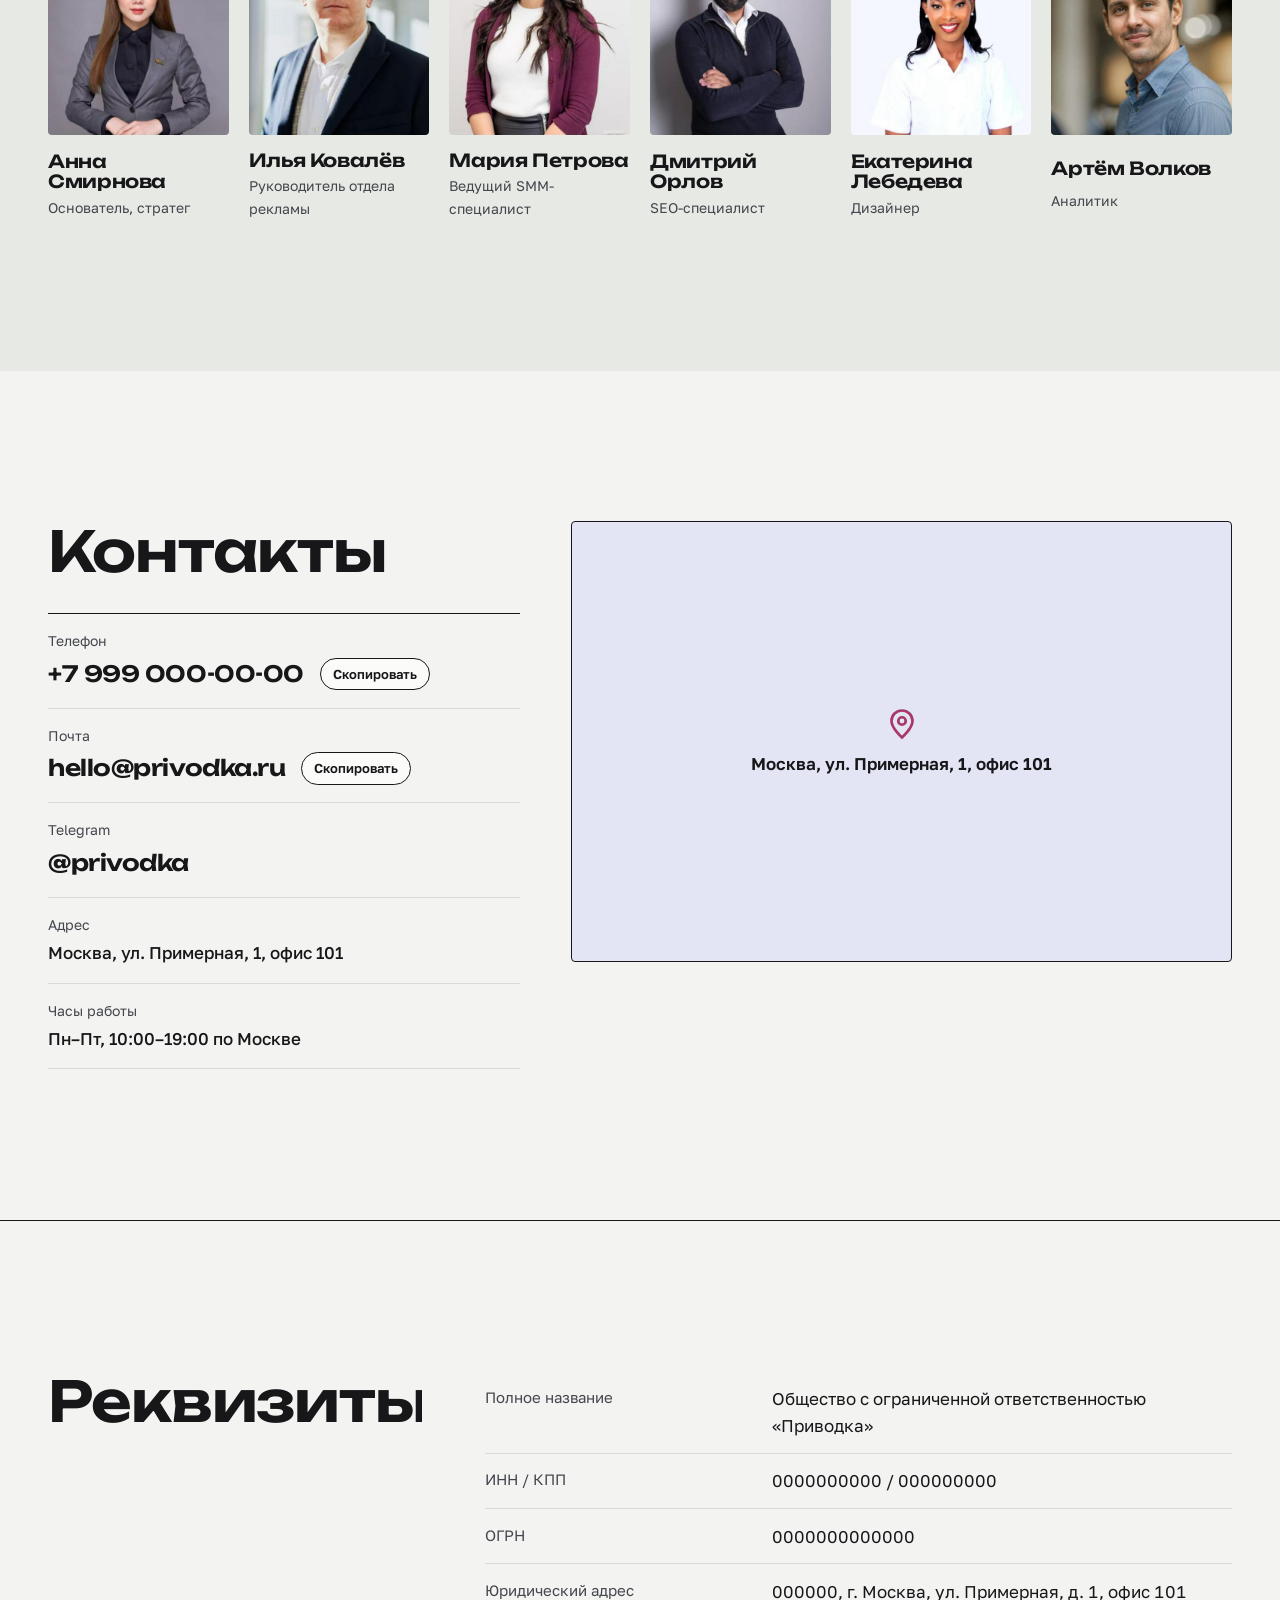
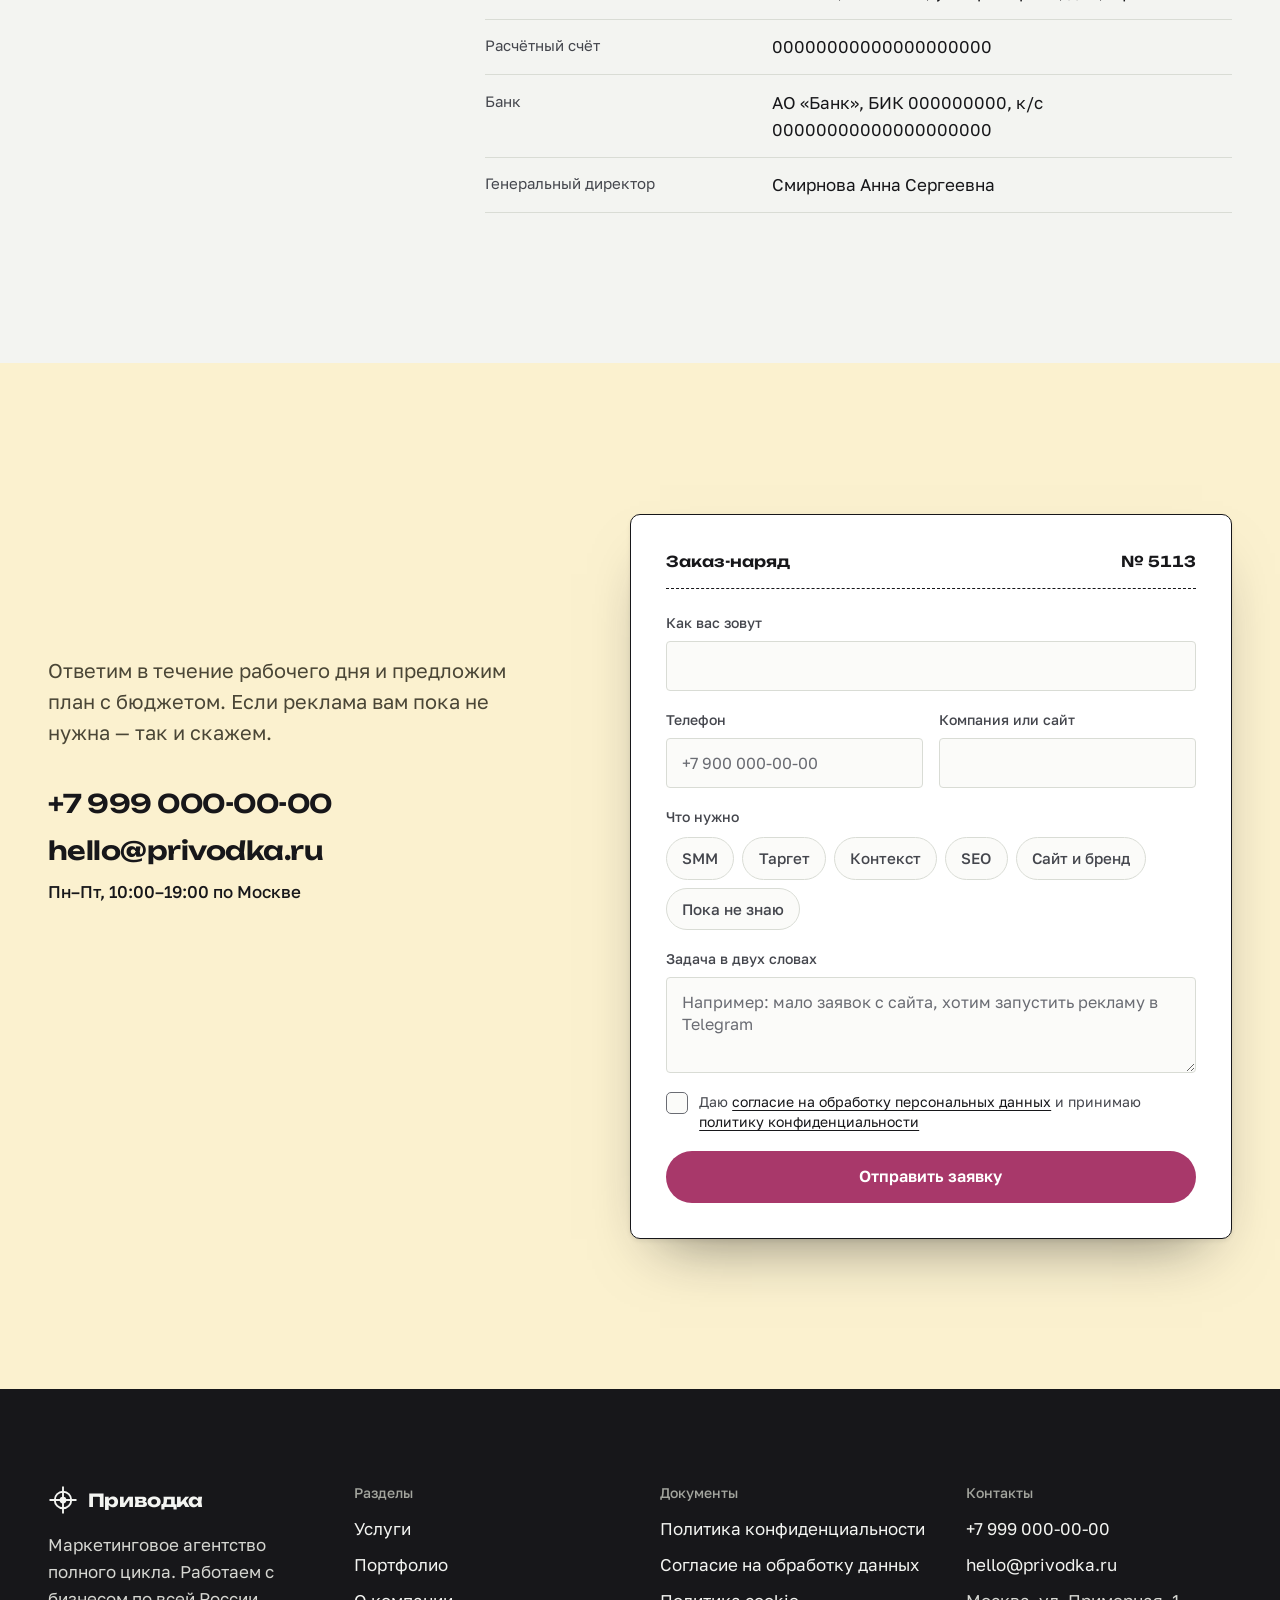
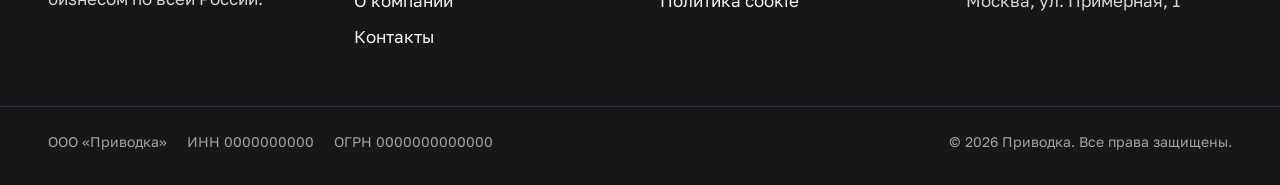
==== commit 98c2b02c: "Наполнение сайта: реальные фото и тексты - Вместо заглушек фото с Unsplash (бесплатная лицензия): пе" ====
--- a/about.html
+++ b/about.html
@@ -104,7 +104,7 @@
     <div class="container manifesto-grid">
       <h2 class="visually-hidden" id="manifesto-title">Кто мы</h2>
       <p class="manifesto-text">Слово «приводка» пришло из типографии: так называют совмещение красок. Пока краски лежат мимо, картинка мутная. Совпали — и всё стало чётким. Мы делаем то же самое с маркетингом вашего бизнеса.</p>
-      <div class="manifesto-photo"><div class="ph " style="--ink: var(--m)" role="img" aria-label="Фото команды или офиса, место для изображения 1600 × 1000"><span class="ph-pattern" data-depth="0.4" aria-hidden="true"></span><span class="crop crop-tl"></span><span class="crop crop-tr"></span><span class="crop crop-bl"></span><span class="crop crop-br"></span><span class="ph-label" aria-hidden="true"><svg class="ph-icon" viewBox="0 0 24 24" aria-hidden="true"><rect x="3" y="4" width="18" height="16" rx="2"/><circle cx="9" cy="10" r="2"/><path d="M21 16l-5-5-9 9"/></svg><span>Фото команды или офиса</span><small>1600 × 1000</small></span></div></div>
+      <div class="manifesto-photo"><img class="photo" src="assets/images/office.jpg" alt="Команда агентства за работой" width="1062" height="730" loading="lazy" decoding="async" data-depth="0.3"></div>
     </div>
   </section>
 
@@ -174,32 +174,32 @@
       </div>
       <ul class="people">
           <li class="person">
-            <div class="ph person-ph" style="--ink: var(--c)" role="img" aria-label="Фото сотрудника, место для изображения 600 × 750"><span class="ph-pattern" aria-hidden="true"></span><span class="crop crop-tl"></span><span class="crop crop-tr"></span><span class="crop crop-bl"></span><span class="crop crop-br"></span><span class="ph-label" aria-hidden="true"><svg class="ph-icon" viewBox="0 0 24 24" aria-hidden="true"><rect x="3" y="4" width="18" height="16" rx="2"/><circle cx="9" cy="10" r="2"/><path d="M21 16l-5-5-9 9"/></svg><span>Фото сотрудника</span><small>600 × 750</small></span></div>
+            <img class="photo person-ph" src="assets/images/team-anna.jpg" alt="Анна Смирнова" width="480" height="600" loading="lazy" decoding="async">
             <h3>Анна Смирнова</h3>
             <p>Основатель, стратег</p>
           </li>
           <li class="person">
-            <div class="ph person-ph" style="--ink: var(--m)" role="img" aria-label="Фото сотрудника, место для изображения 600 × 750"><span class="ph-pattern" aria-hidden="true"></span><span class="crop crop-tl"></span><span class="crop crop-tr"></span><span class="crop crop-bl"></span><span class="crop crop-br"></span><span class="ph-label" aria-hidden="true"><svg class="ph-icon" viewBox="0 0 24 24" aria-hidden="true"><rect x="3" y="4" width="18" height="16" rx="2"/><circle cx="9" cy="10" r="2"/><path d="M21 16l-5-5-9 9"/></svg><span>Фото сотрудника</span><small>600 × 750</small></span></div>
+            <img class="photo person-ph" src="assets/images/team-ilya.jpg" alt="Илья Ковалёв" width="480" height="600" loading="lazy" decoding="async">
             <h3>Илья Ковалёв</h3>
             <p>Руководитель отдела рекламы</p>
           </li>
           <li class="person">
-            <div class="ph person-ph" style="--ink: var(--y)" role="img" aria-label="Фото сотрудника, место для изображения 600 × 750"><span class="ph-pattern" aria-hidden="true"></span><span class="crop crop-tl"></span><span class="crop crop-tr"></span><span class="crop crop-bl"></span><span class="crop crop-br"></span><span class="ph-label" aria-hidden="true"><svg class="ph-icon" viewBox="0 0 24 24" aria-hidden="true"><rect x="3" y="4" width="18" height="16" rx="2"/><circle cx="9" cy="10" r="2"/><path d="M21 16l-5-5-9 9"/></svg><span>Фото сотрудника</span><small>600 × 750</small></span></div>
+            <img class="photo person-ph" src="assets/images/team-maria.jpg" alt="Мария Петрова" width="480" height="600" loading="lazy" decoding="async">
             <h3>Мария Петрова</h3>
             <p>Ведущий SMM-специалист</p>
           </li>
           <li class="person">
-            <div class="ph person-ph" style="--ink: var(--g)" role="img" aria-label="Фото сотрудника, место для изображения 600 × 750"><span class="ph-pattern" aria-hidden="true"></span><span class="crop crop-tl"></span><span class="crop crop-tr"></span><span class="crop crop-bl"></span><span class="crop crop-br"></span><span class="ph-label" aria-hidden="true"><svg class="ph-icon" viewBox="0 0 24 24" aria-hidden="true"><rect x="3" y="4" width="18" height="16" rx="2"/><circle cx="9" cy="10" r="2"/><path d="M21 16l-5-5-9 9"/></svg><span>Фото сотрудника</span><small>600 × 750</small></span></div>
+            <img class="photo person-ph" src="assets/images/team-dmitry.jpg" alt="Дмитрий Орлов" width="480" height="600" loading="lazy" decoding="async">
             <h3>Дмитрий Орлов</h3>
             <p>SEO-специалист</p>
           </li>
           <li class="person">
-            <div class="ph person-ph" style="--ink: var(--r)" role="img" aria-label="Фото сотрудника, место для изображения 600 × 750"><span class="ph-pattern" aria-hidden="true"></span><span class="crop crop-tl"></span><span class="crop crop-tr"></span><span class="crop crop-bl"></span><span class="crop crop-br"></span><span class="ph-label" aria-hidden="true"><svg class="ph-icon" viewBox="0 0 24 24" aria-hidden="true"><rect x="3" y="4" width="18" height="16" rx="2"/><circle cx="9" cy="10" r="2"/><path d="M21 16l-5-5-9 9"/></svg><span>Фото сотрудника</span><small>600 × 750</small></span></div>
+            <img class="photo person-ph" src="assets/images/team-ekaterina.jpg" alt="Екатерина Лебедева" width="480" height="600" loading="lazy" decoding="async">
             <h3>Екатерина Лебедева</h3>
             <p>Дизайнер</p>
           </li>
           <li class="person">
-            <div class="ph person-ph" style="--ink: var(--b)" role="img" aria-label="Фото сотрудника, место для изображения 600 × 750"><span class="ph-pattern" aria-hidden="true"></span><span class="crop crop-tl"></span><span class="crop crop-tr"></span><span class="crop crop-bl"></span><span class="crop crop-br"></span><span class="ph-label" aria-hidden="true"><svg class="ph-icon" viewBox="0 0 24 24" aria-hidden="true"><rect x="3" y="4" width="18" height="16" rx="2"/><circle cx="9" cy="10" r="2"/><path d="M21 16l-5-5-9 9"/></svg><span>Фото сотрудника</span><small>600 × 750</small></span></div>
+            <img class="photo person-ph" src="assets/images/team-artem.jpg" alt="Артём Волков" width="480" height="600" loading="lazy" decoding="async">
             <h3>Артём Волков</h3>
             <p>Аналитик</p>
           </li>
@@ -220,7 +220,7 @@
           <div><dt>Часы работы</dt><dd>Пн–Пт, 10:00–19:00 по Москве</dd></div>
         </dl>
       </div>
-      <div class="map-slot"><div class="ph map-ph" style="--ink: var(--b)" role="img" aria-label="Карта: вставьте виджет Яндекс Карт, место для изображения 1200 × 800"><span class="ph-pattern" aria-hidden="true"></span><span class="crop crop-tl"></span><span class="crop crop-tr"></span><span class="crop crop-bl"></span><span class="crop crop-br"></span><span class="ph-label" aria-hidden="true"><svg class="ph-icon" viewBox="0 0 24 24" aria-hidden="true"><path d="M12 21s-7-6.2-7-11a7 7 0 0 1 14 0c0 4.8-7 11-7 11z"/><circle cx="12" cy="10" r="2.5"/></svg><span>Карта: вставьте виджет Яндекс Карт</span><small>1200 × 800</small></span></div></div>
+      <div class="map-slot"><div class="map-frame"><span class="map-fallback" aria-hidden="true"><svg viewBox="0 0 24 24"><path d="M12 21s-7-6.2-7-11a7 7 0 0 1 14 0c0 4.8-7 11-7 11z"/><circle cx="12" cy="10" r="2.5"/></svg>Москва, ул. Примерная, 1, офис 101</span><iframe src="https://yandex.ru/map-widget/v1/?ll=37.617635%2C55.755814&amp;z=14&amp;pt=37.617635%2C55.755814%2Cpm2rdm" title="Офис агентства на карте" loading="lazy" allowfullscreen></iframe></div></div>
     </div>
   </section>
 
@@ -339,7 +339,7 @@
   </div>
   <div class="container footer-legal">
     <p><span>ООО «Приводка»</span> <span>ИНН 0000000000</span> <span>ОГРН 0000000000000</span></p>
-    <p>© <span data-year>2026</span> Приводка. Сайт-шаблон, данные компании условные.</p>
+    <p>© <span data-year>2026</span> Приводка. Все права защищены.</p>
   </div>
 </footer>
 
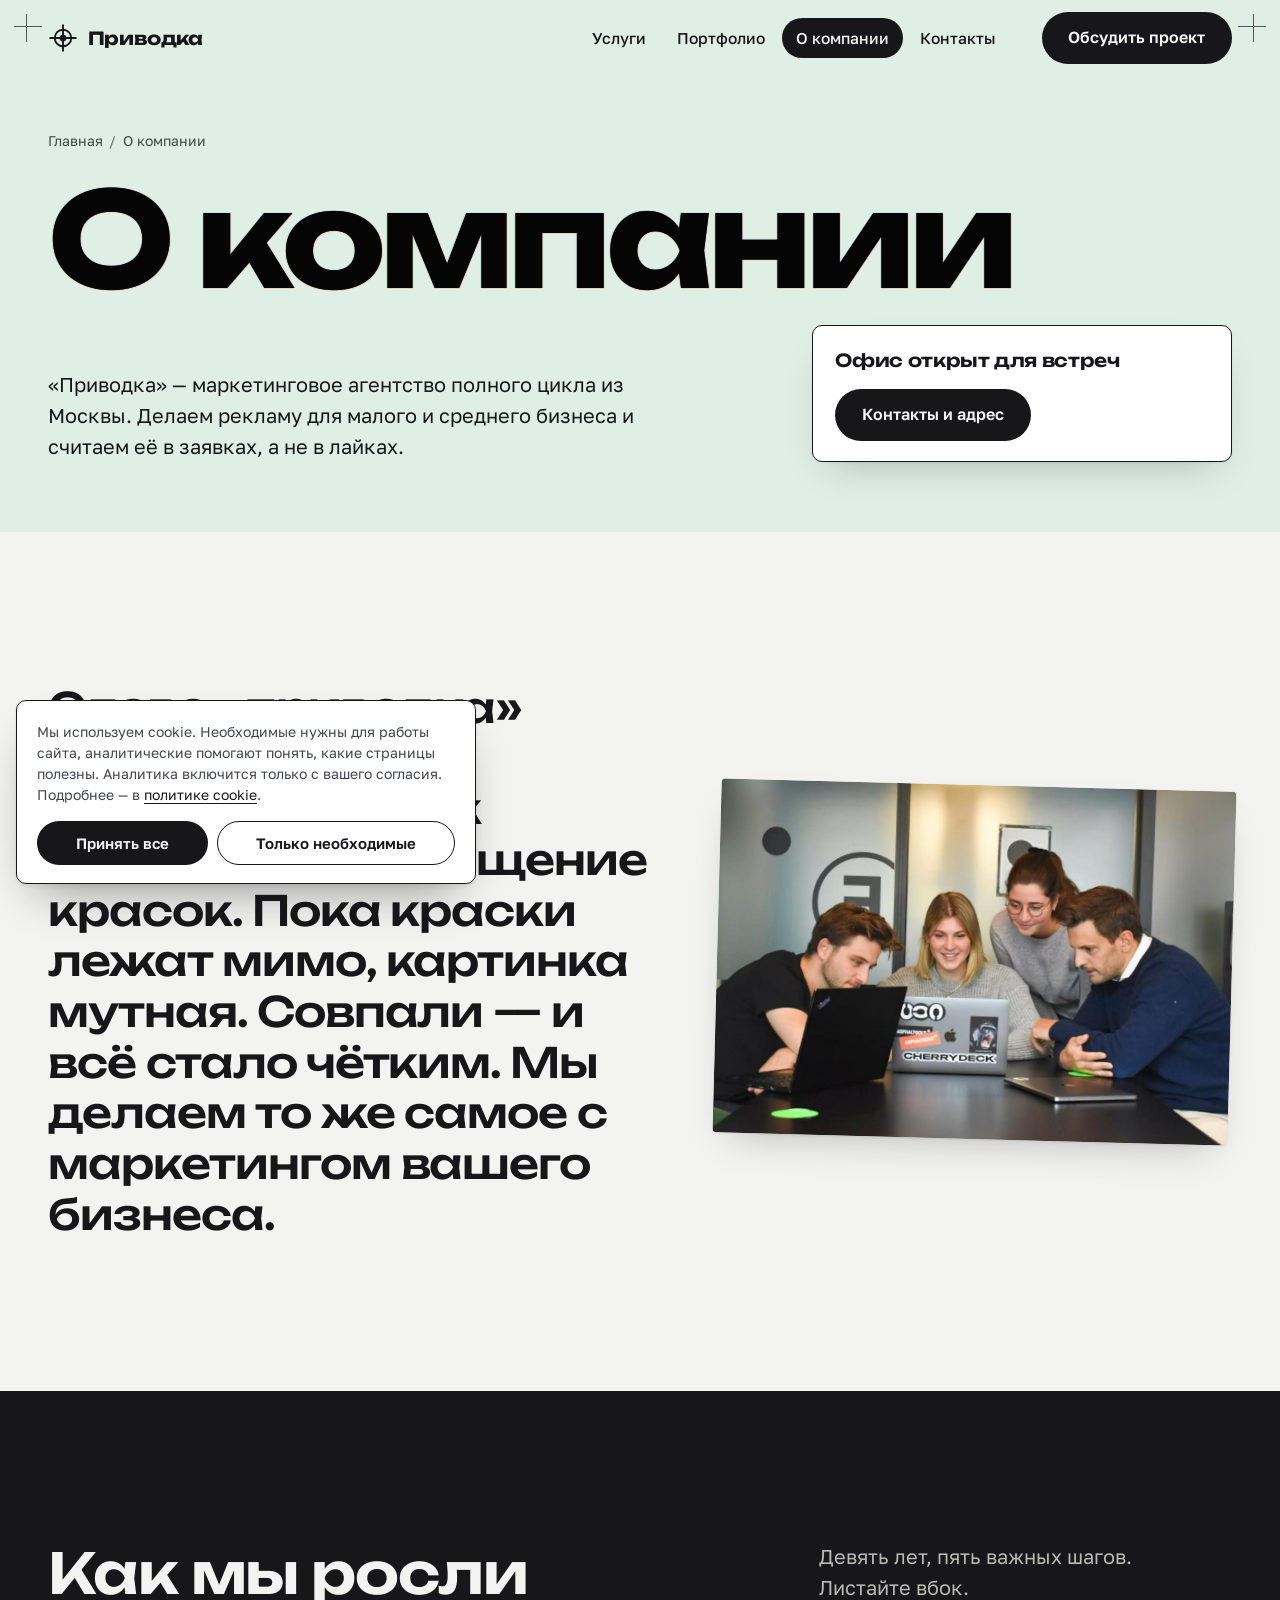
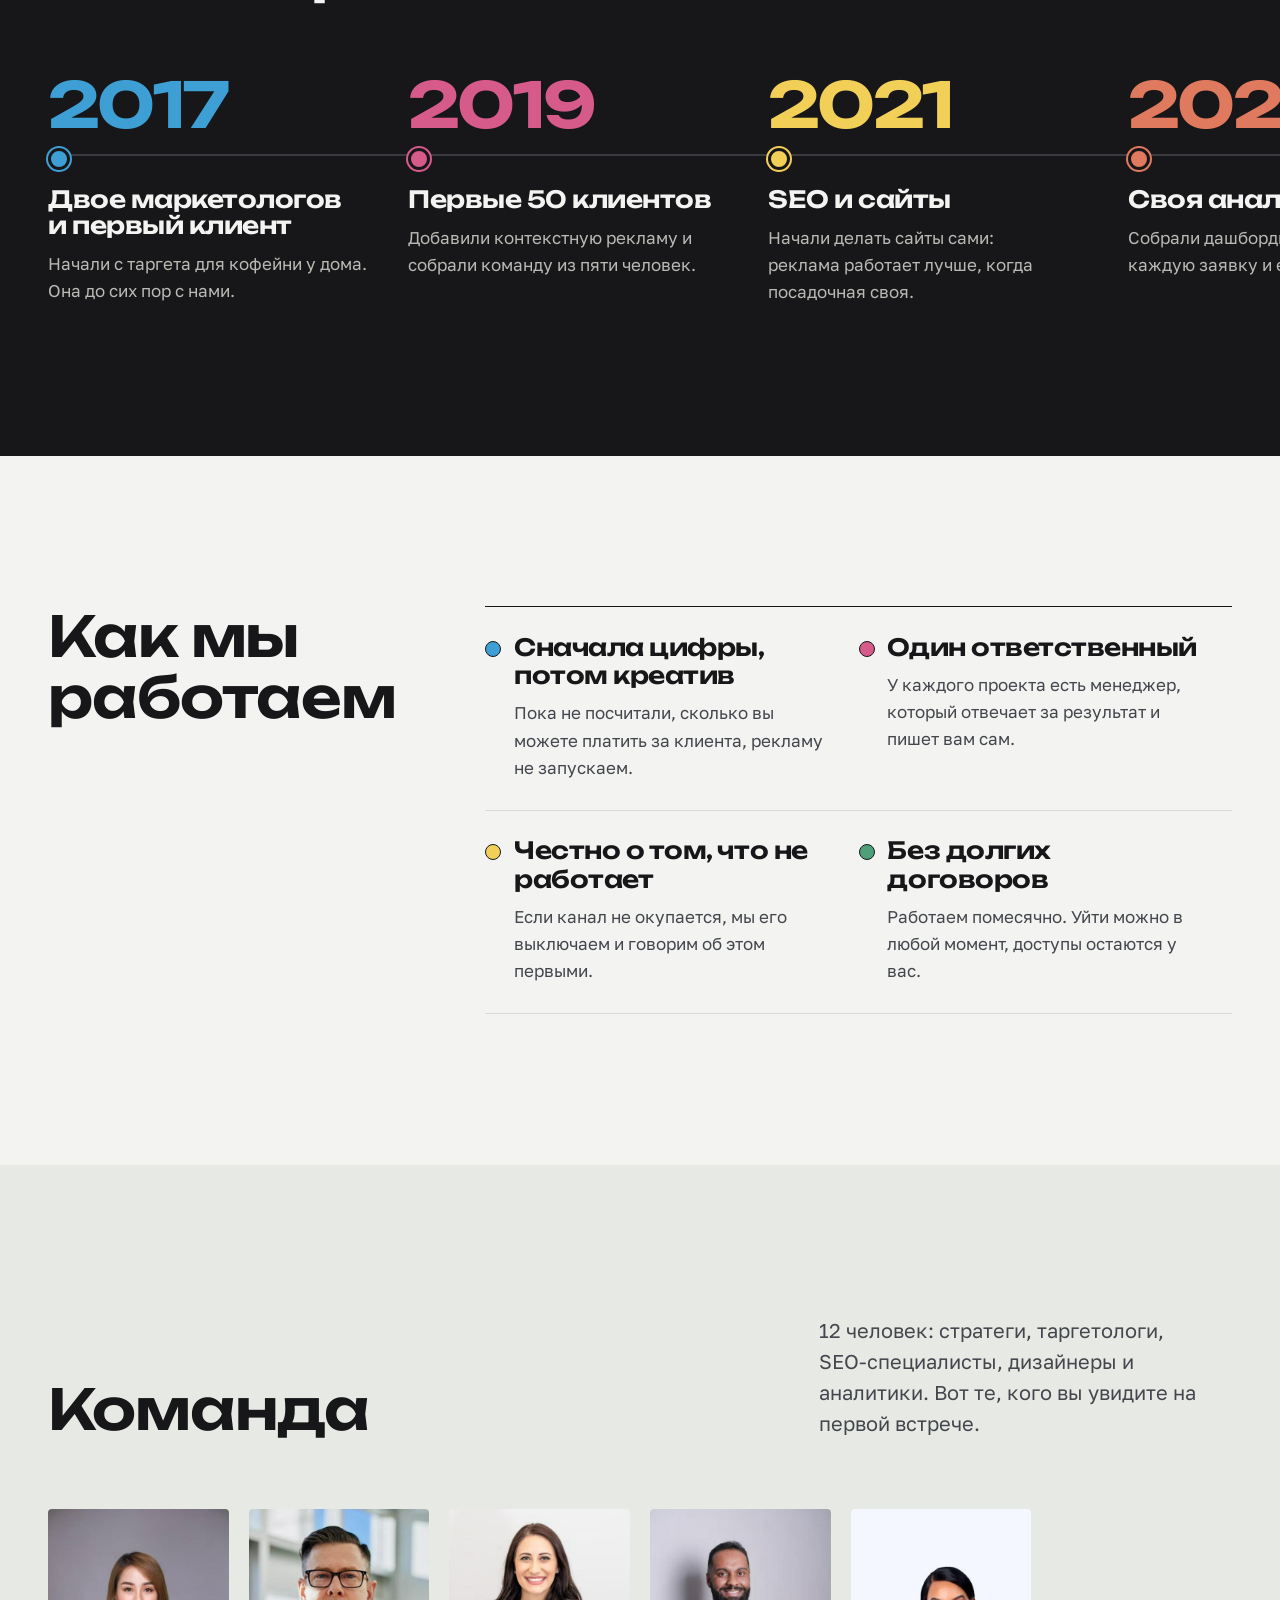
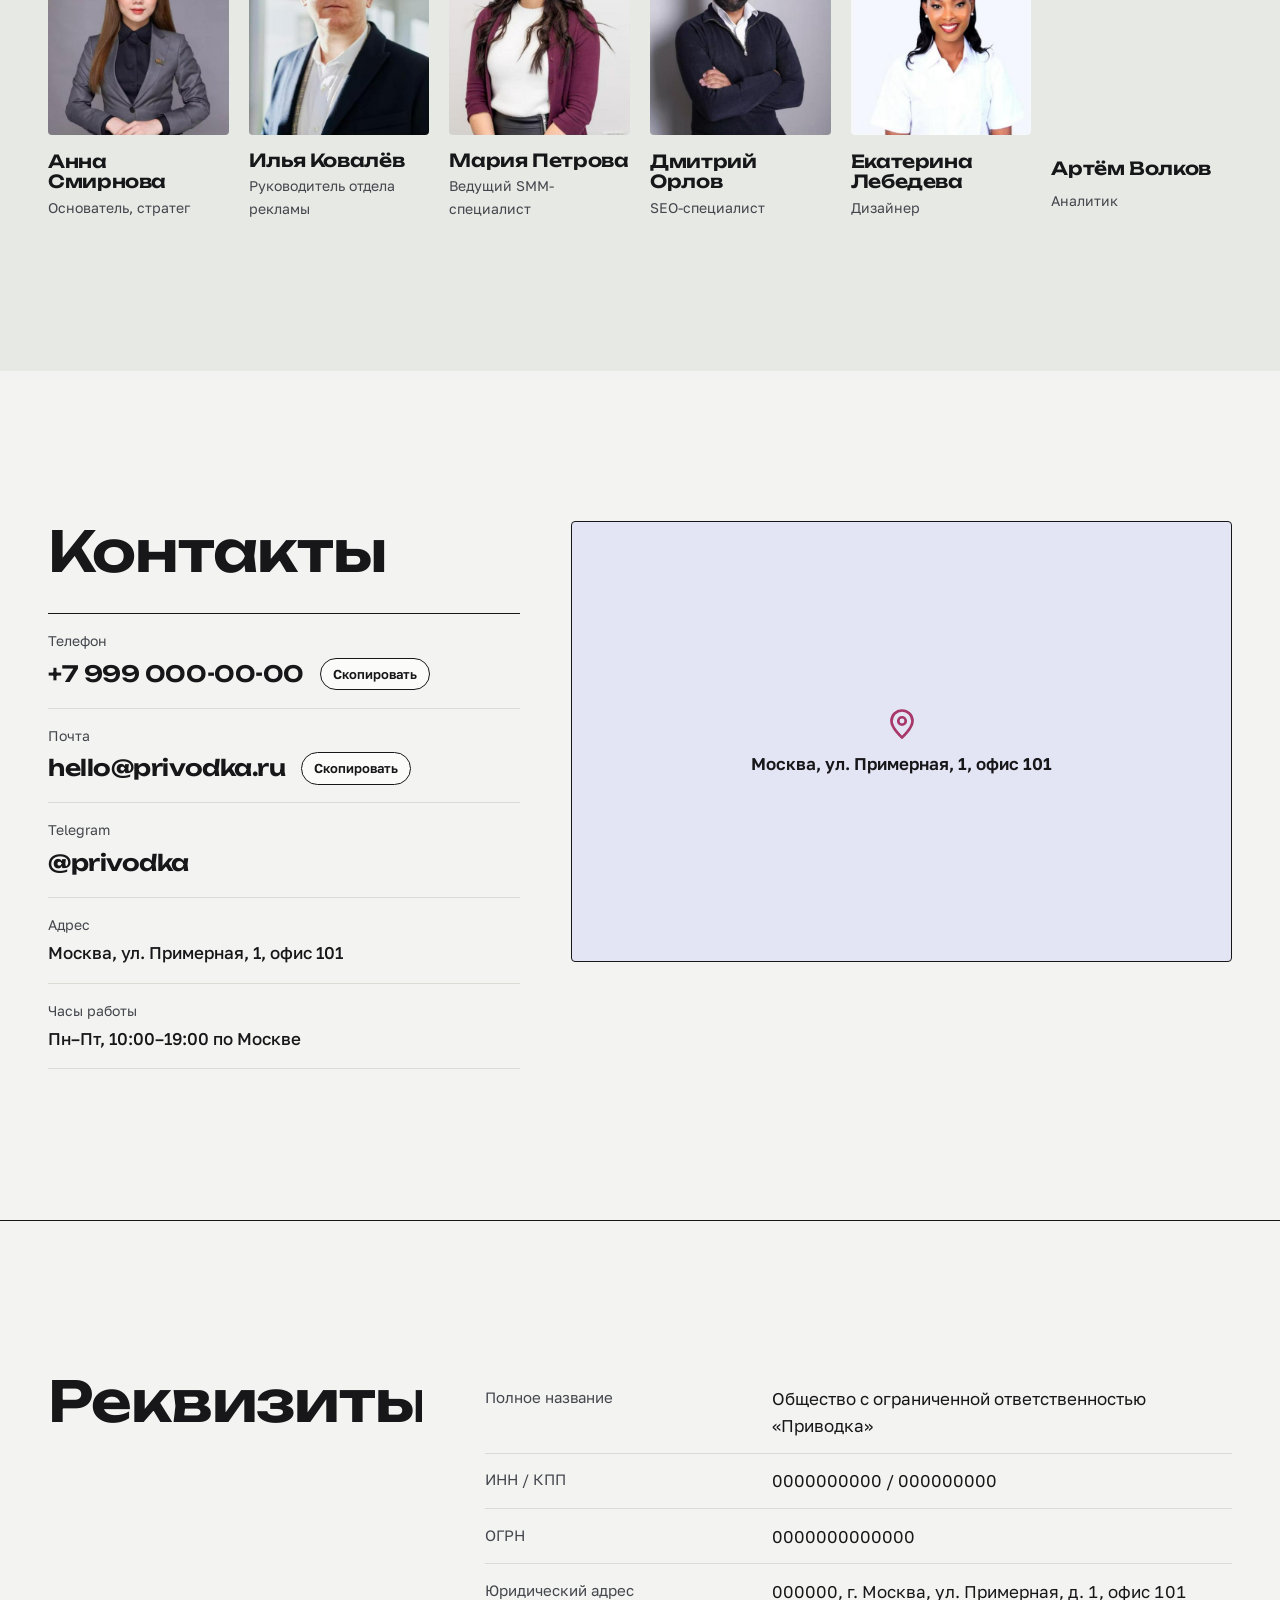
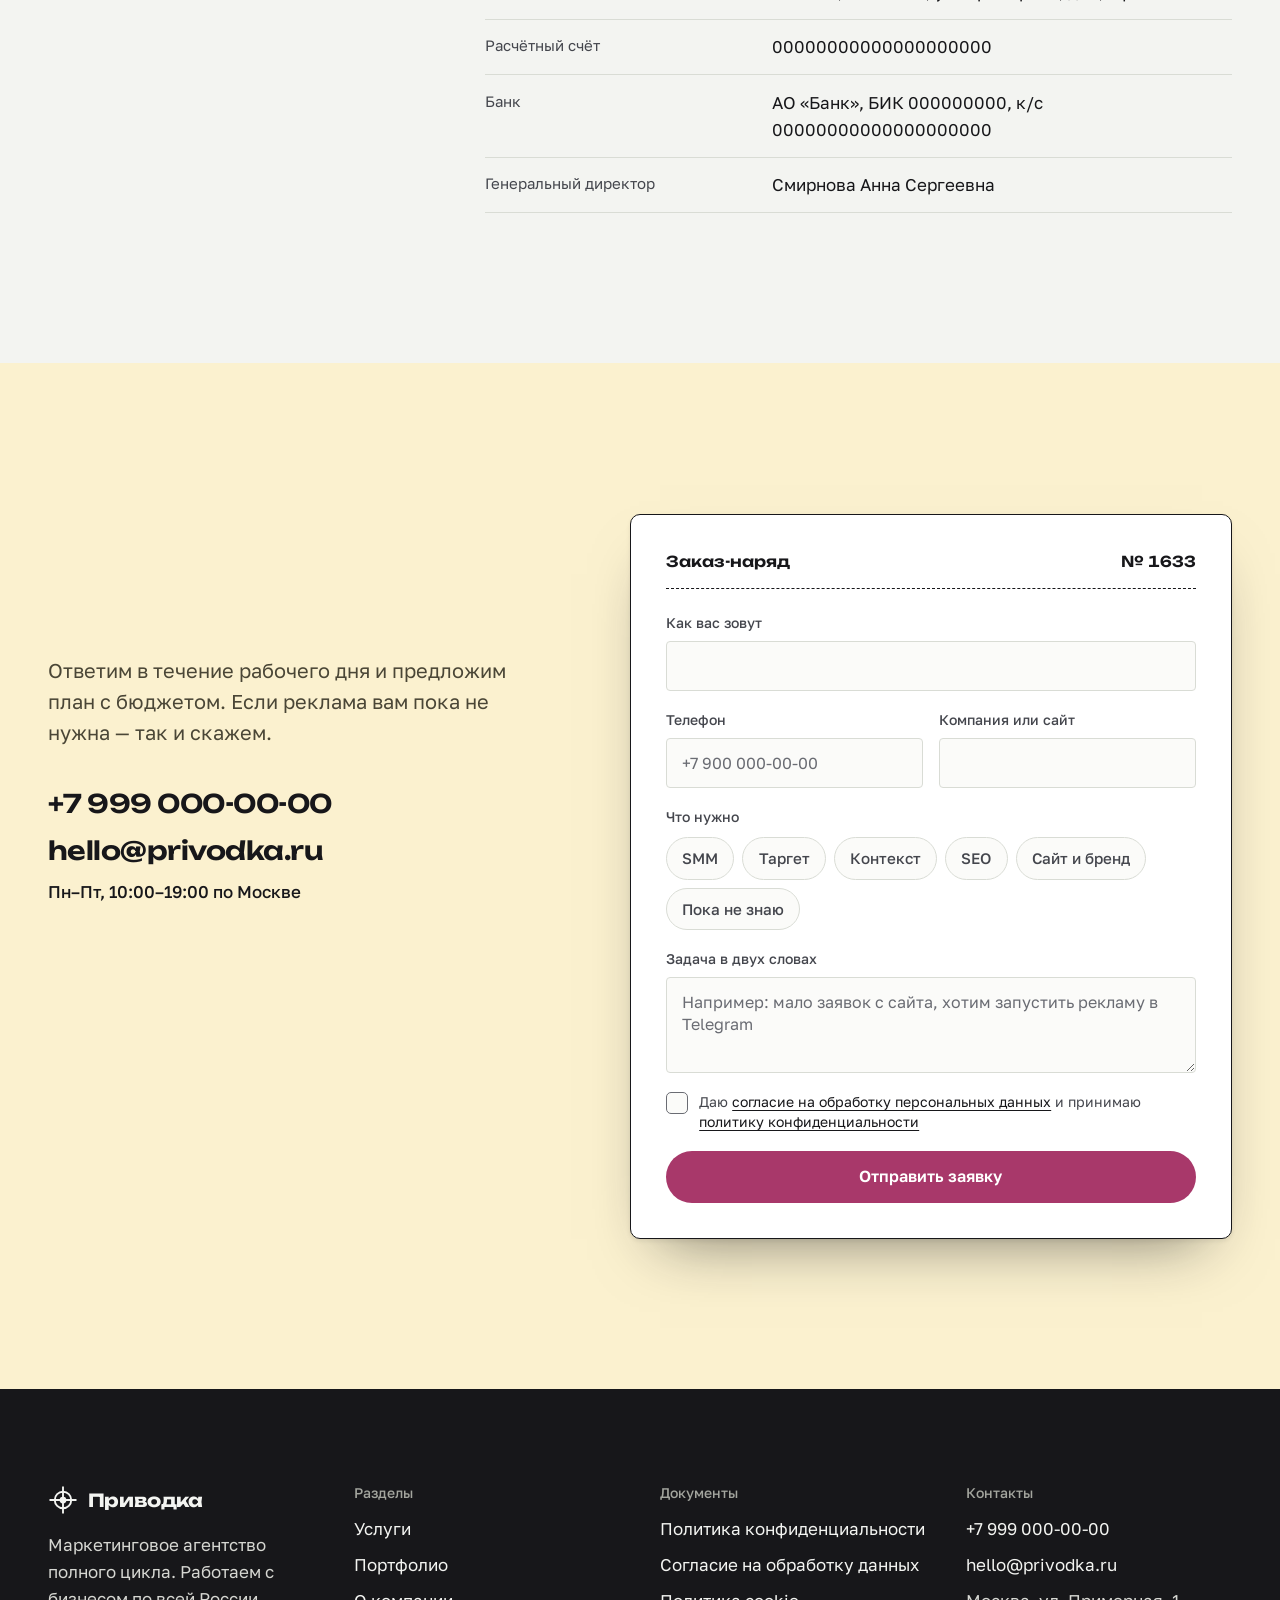
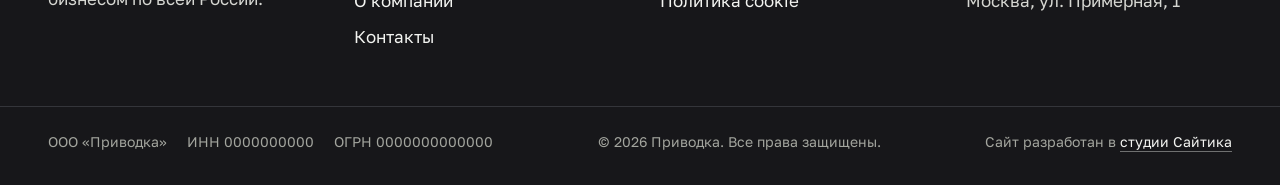
==== commit f0d70564: "Подвал: ссылка на студию Сайтика - На всех страницах «Сайт разработан в студии Сайтика» со ссылкой  " ====
--- a/about.html
+++ b/about.html
@@ -340,6 +340,7 @@
   <div class="container footer-legal">
     <p><span>ООО «Приводка»</span> <span>ИНН 0000000000</span> <span>ОГРН 0000000000000</span></p>
     <p>© <span data-year>2026</span> Приводка. Все права защищены.</p>
+    <p class="footer-credit">Сайт разработан в <a href="https://xn----8sbanucgj0ddhgg4o.xn--p1ai/" target="_blank" rel="noopener">студии Сайтика</a></p>
   </div>
 </footer>
 
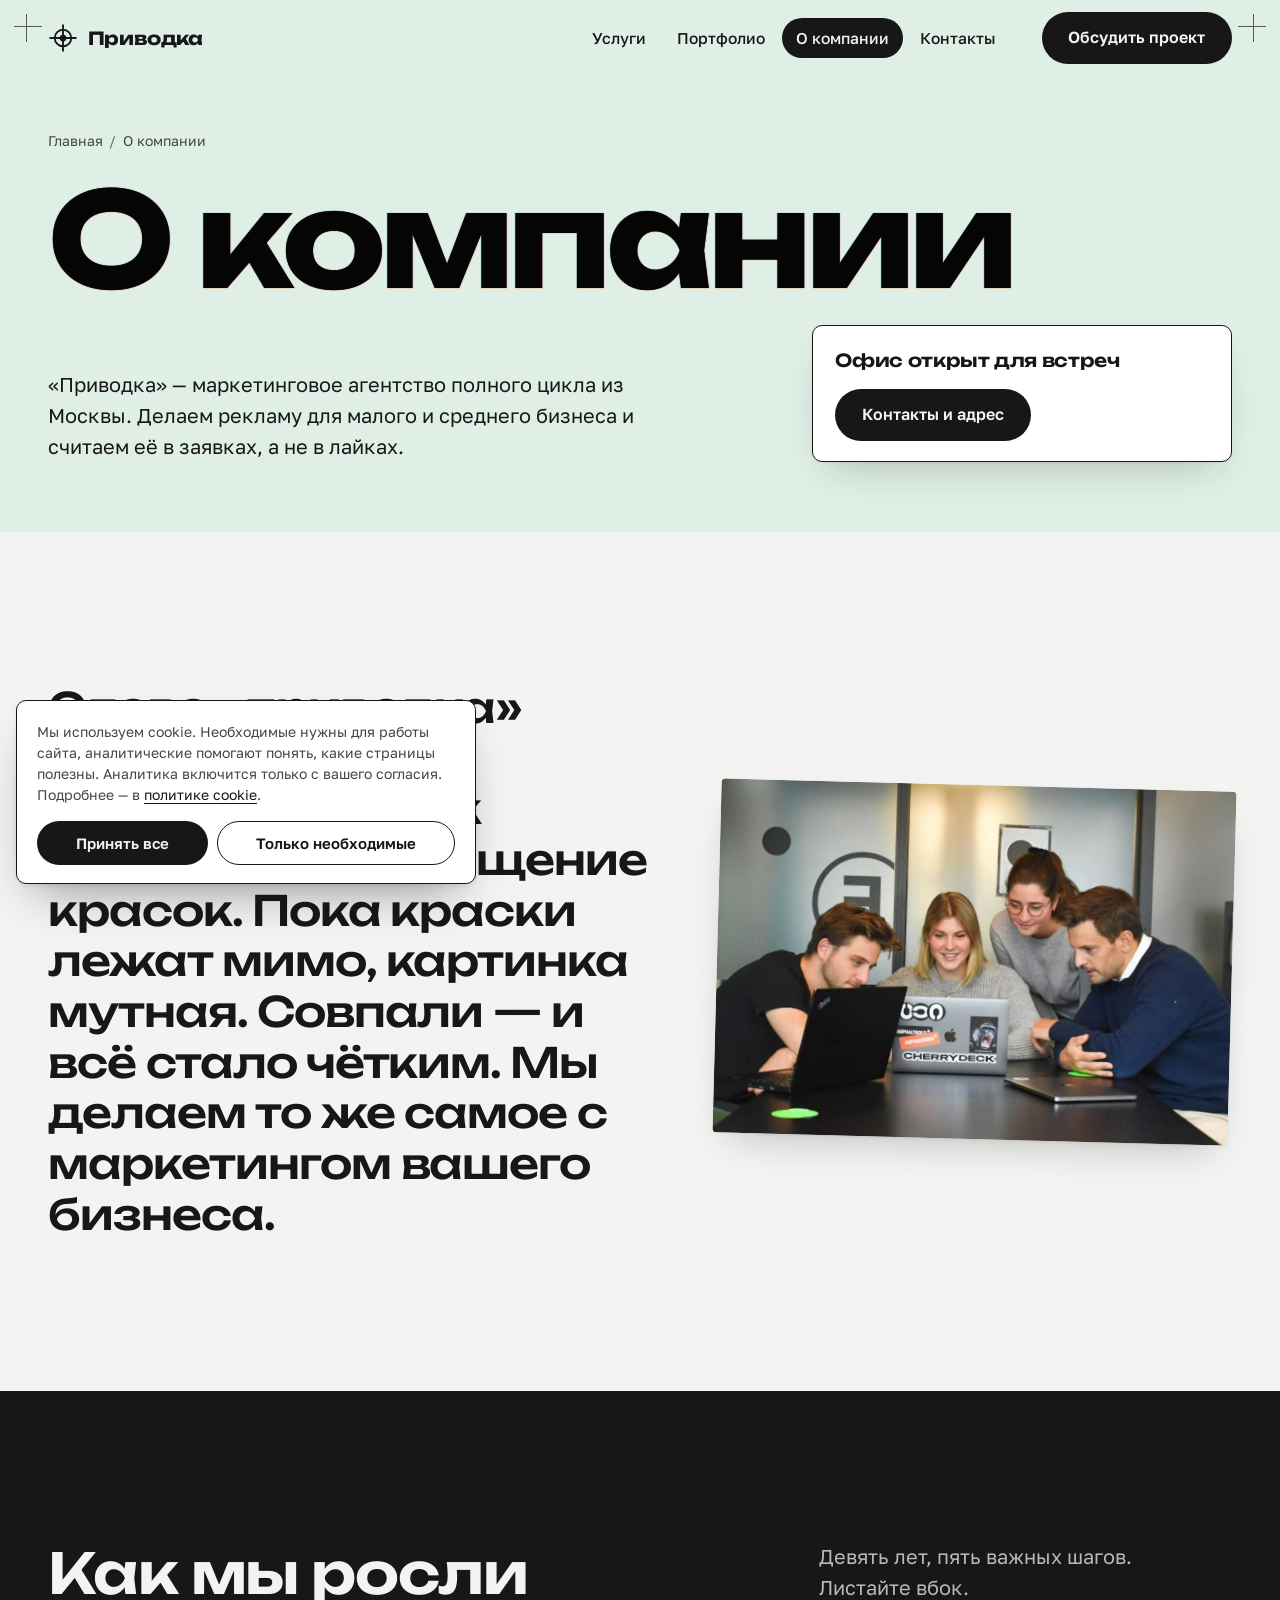
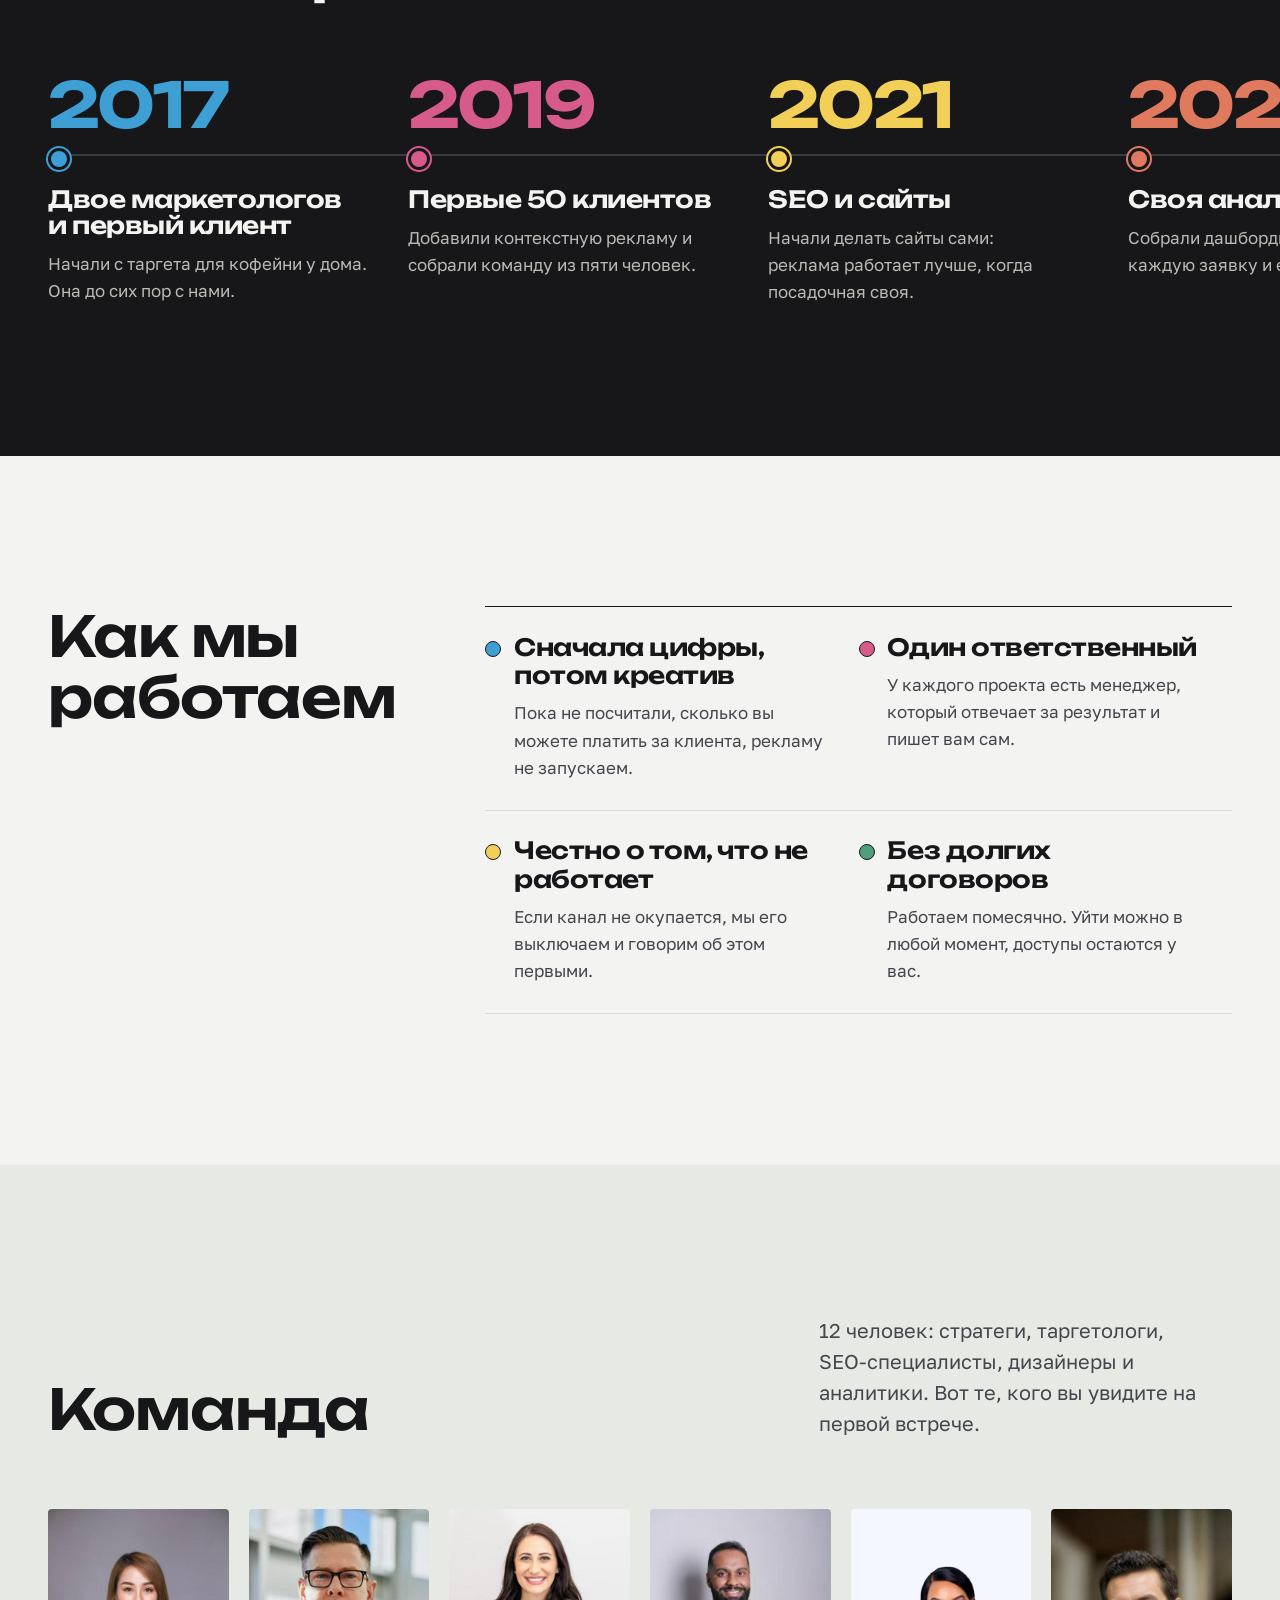
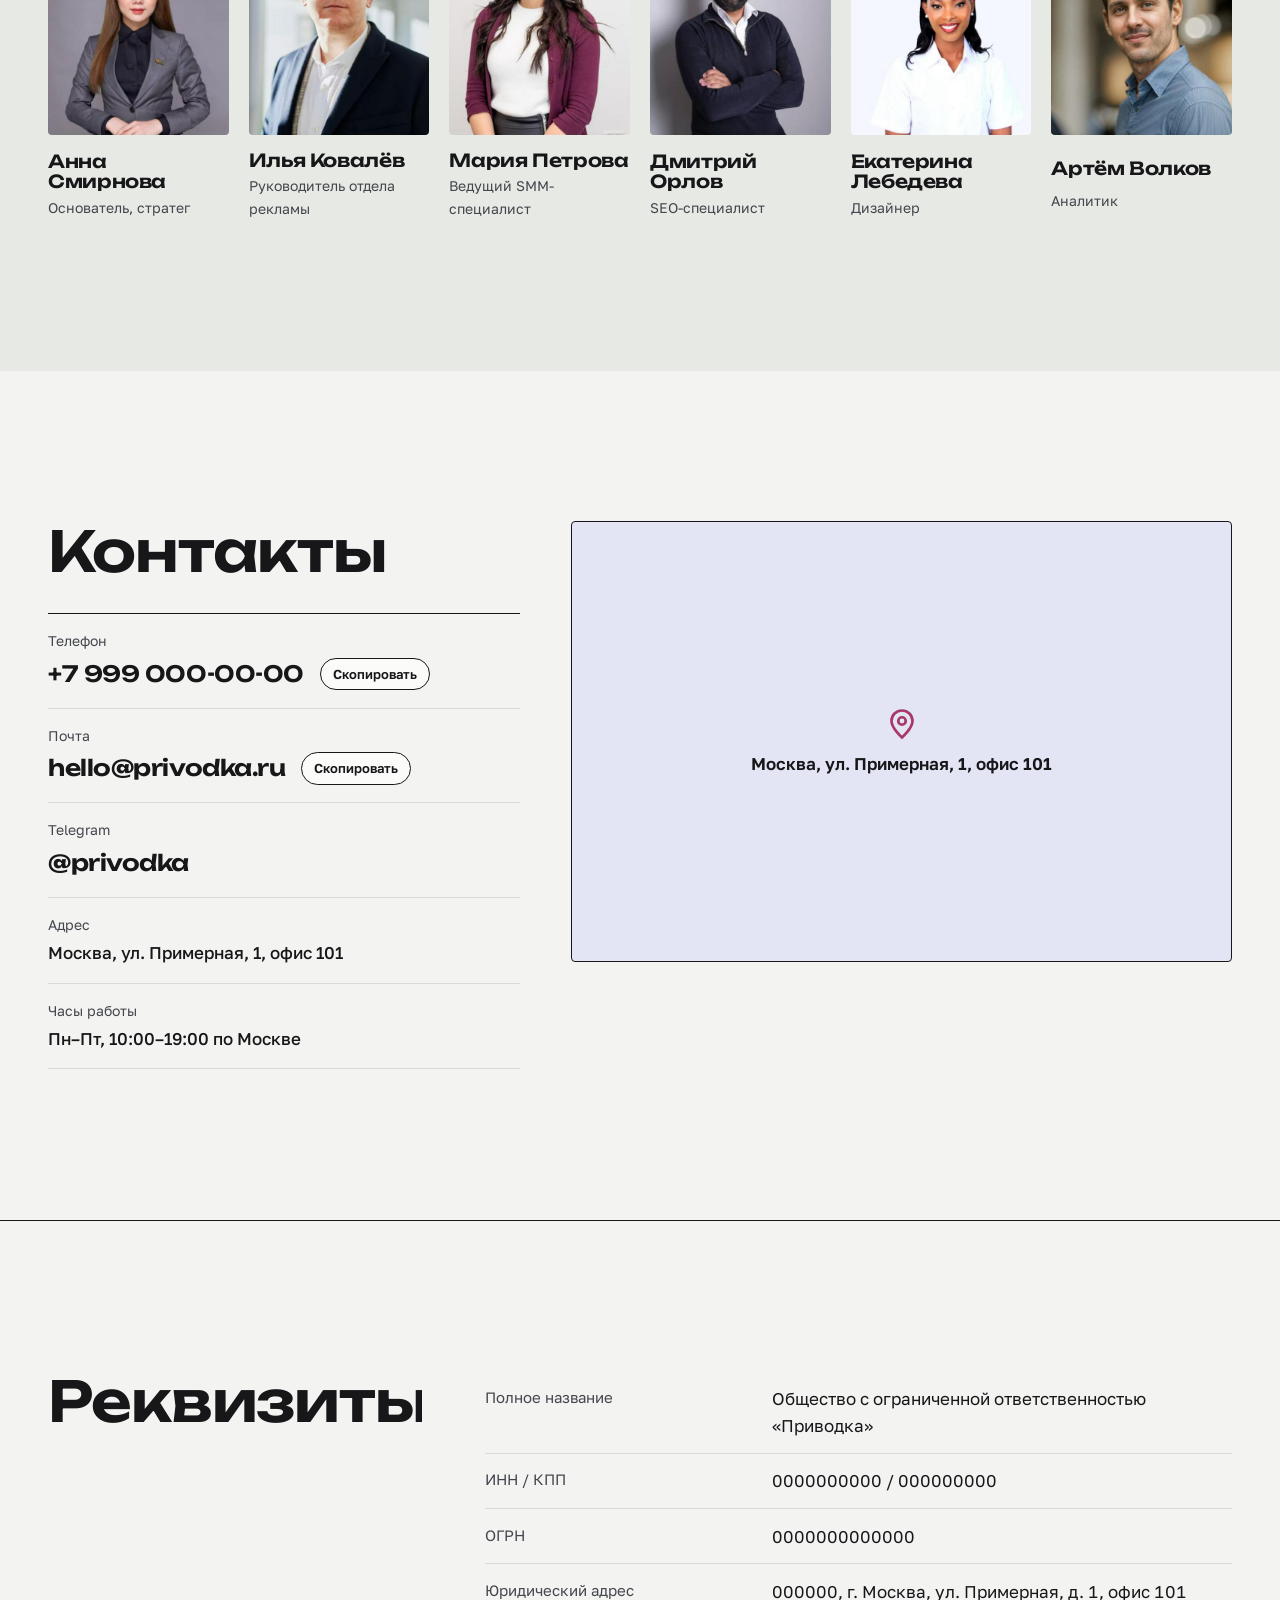
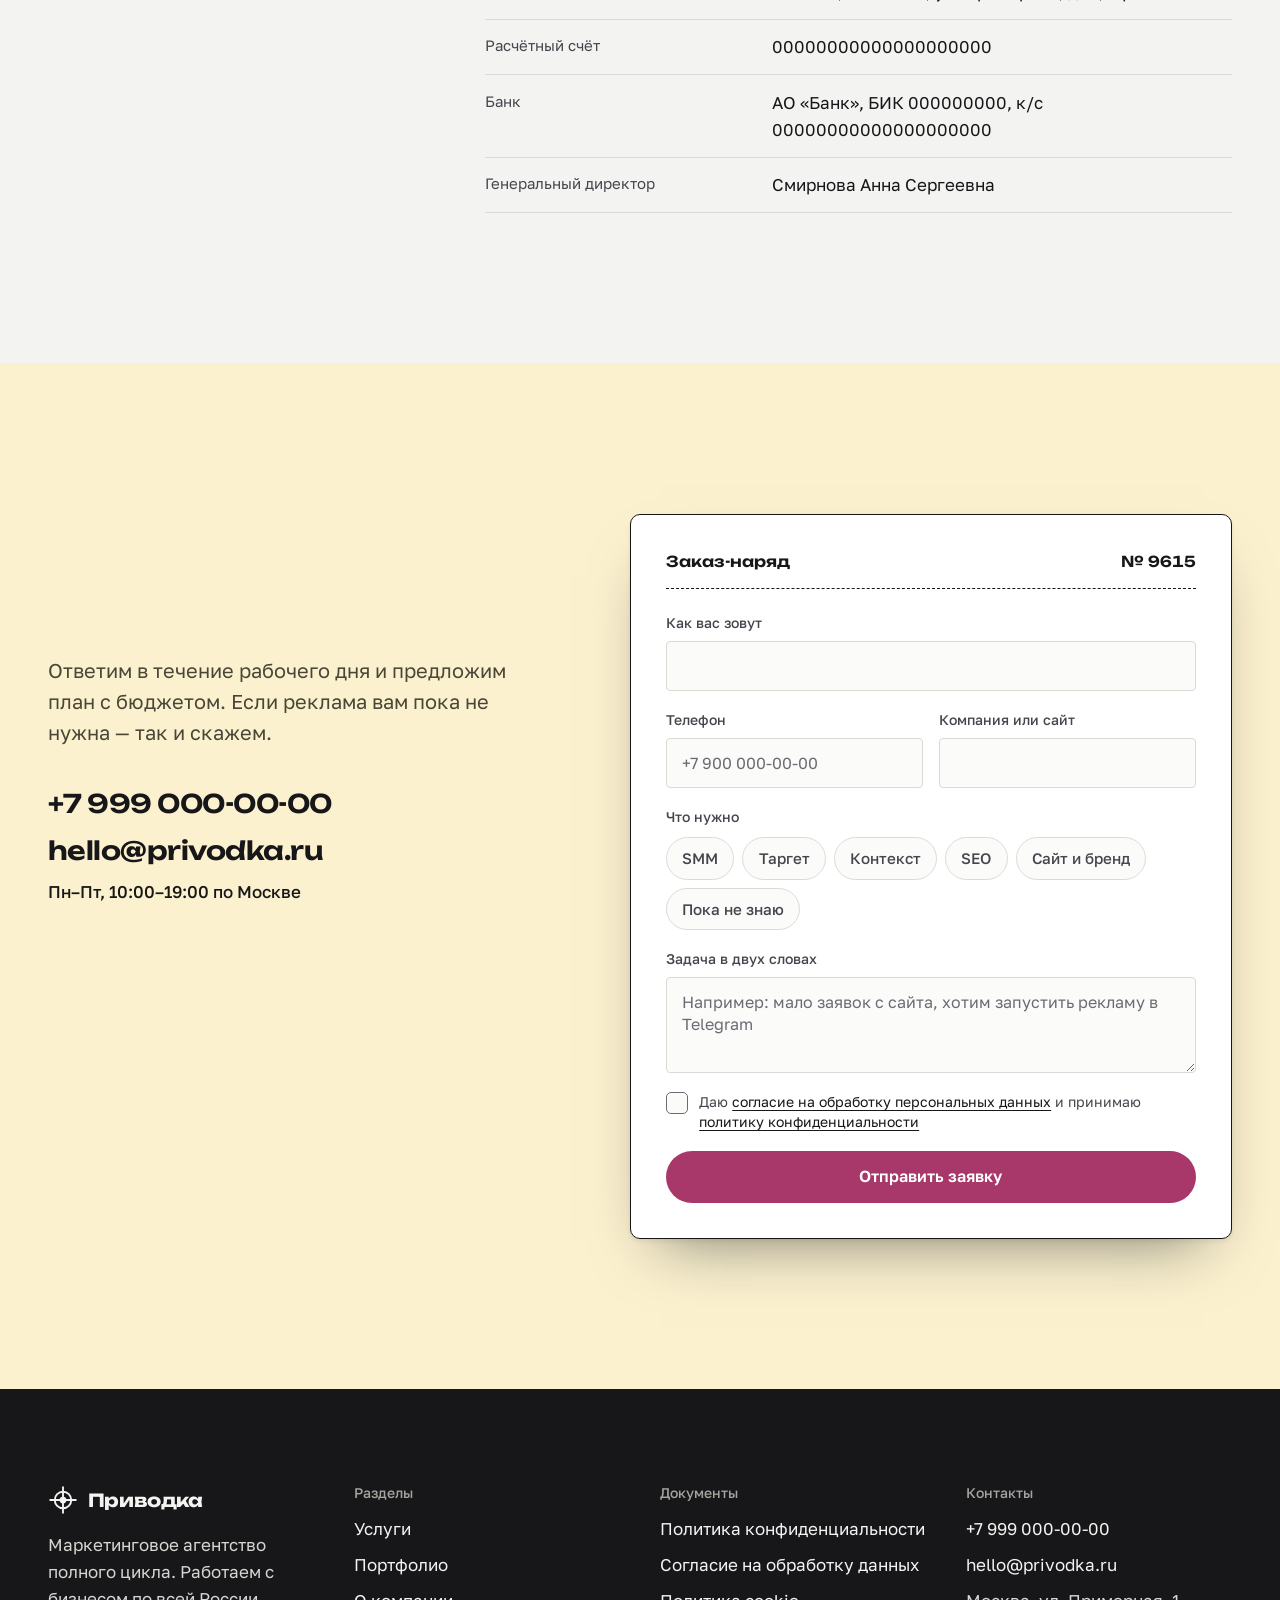
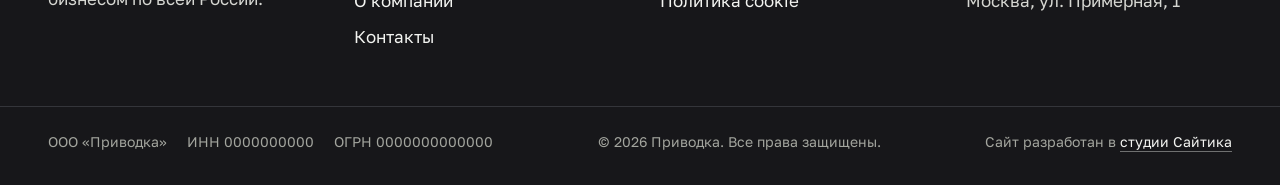
==== commit ac59120e: "Подвал: UTM-метки в ссылке на студию Сайтика Co-Authored-By: Claude Opus 5.5 <noreply@anthropic.com>" ====
--- a/about.html
+++ b/about.html
@@ -340,7 +340,7 @@
   <div class="container footer-legal">
     <p><span>ООО «Приводка»</span> <span>ИНН 0000000000</span> <span>ОГРН 0000000000000</span></p>
     <p>© <span data-year>2026</span> Приводка. Все права защищены.</p>
-    <p class="footer-credit">Сайт разработан в <a href="https://xn----8sbanucgj0ddhgg4o.xn--p1ai/" target="_blank" rel="noopener">студии Сайтика</a></p>
+    <p class="footer-credit">Сайт разработан в <a href="https://xn----8sbanucgj0ddhgg4o.xn--p1ai/?utm_source=client_sites&amp;utm_medium=referral&amp;utm_campaign=footer" target="_blank" rel="noopener">студии Сайтика</a></p>
   </div>
 </footer>
 
